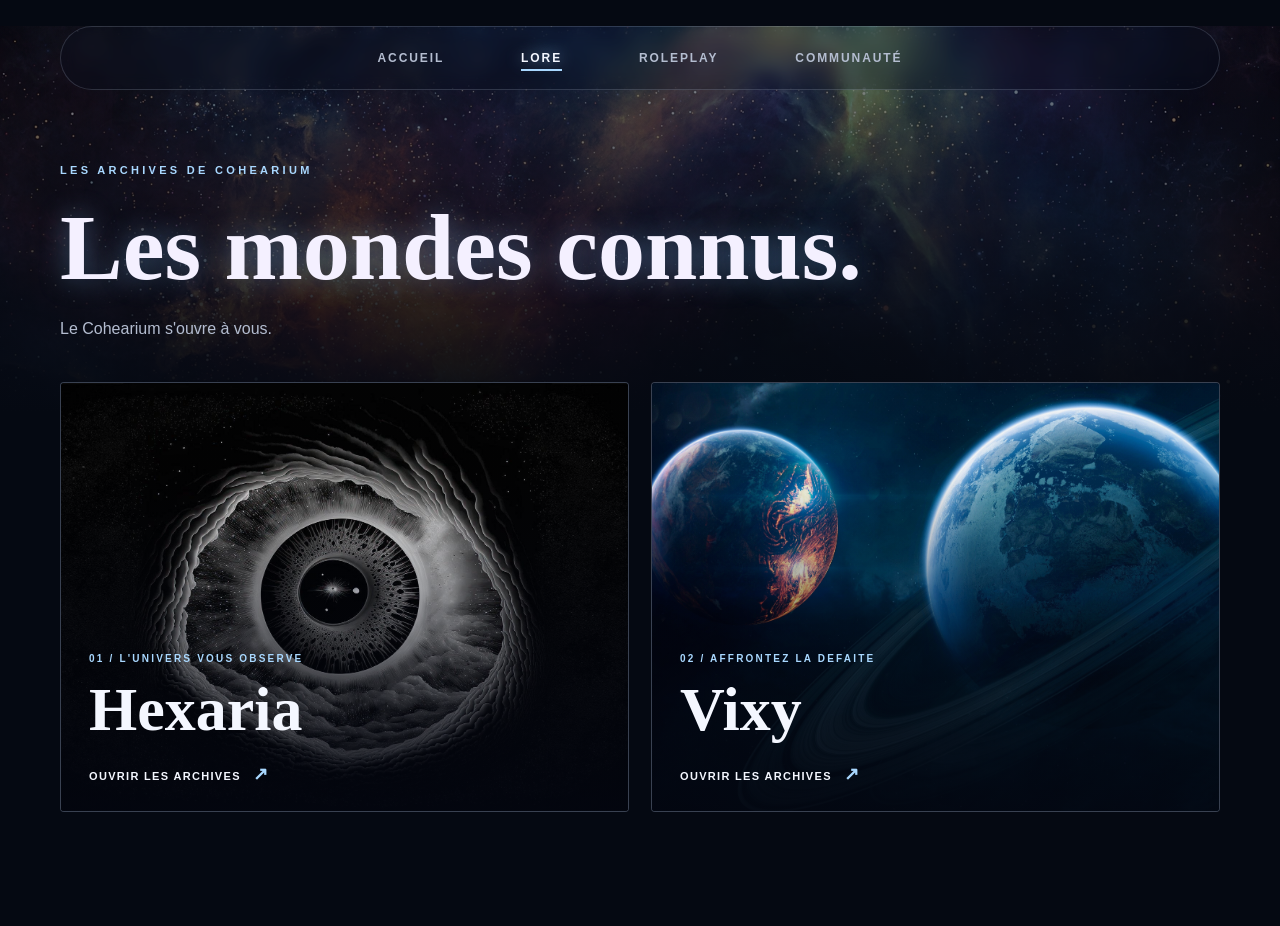
==== lore.html @ a405cc69 "fah" ====
<!DOCTYPE html>
<html lang="fr">
<head>
	<meta charset="UTF-8">
	<meta name="viewport" content="width=device-width, initial-scale=1.0">
	<title>Cohearium | Lore</title>
	<link rel="stylesheet" href="style.css">
</head>

<body class="lore-page">
	<header class="lore-header">
		<nav class="main-menu" aria-label="Menu principal">
			<a href="index.html">Accueil</a>
			<a class="active" href="lore.html" aria-current="page">Lore</a>
			<a href="roleplay.html">Roleplay</a>
			<a href="communaute.html">Communauté</a>
		</nav>

		<div class="lore-intro">
			<p class="hero-kicker">Les archives de Cohearium</p>
			<h1>Les mondes connus.</h1>
			<p>Le Cohearium s'ouvre à vous.</p>
		</div>
	</header>

	<main class="worlds" aria-label="Univers disponibles">
		<article class="world-card">
			<img src="hexaria.jpg" alt="Découvrir l'univers Hexaria">
			<span class="world-card-overlay"></span>
			<span class="world-card-content">
				<span class="world-number">01 / L'UNIVERS VOUS OBSERVE</span>
				<strong>Hexaria</strong>
				<span class="world-link">Ouvrir les archives <span aria-hidden="true">↗</span></span>
			</span>
		</article>

		<a class="world-card" href="vixy.html">
			<img src="vixy.jpg" alt="Découvrir l'univers Vixy">
			<span class="world-card-overlay"></span>
			<span class="world-card-content">
				<span class="world-number">02 / AFFRONTEZ LA DEFAITE</span>
				<strong>Vixy</strong>
				<span class="world-link">Ouvrir les archives <span aria-hidden="true">↗</span></span>
			</span>
		</a>
	</main>
</body>
</html>
---- style.css ----
:root {
	--ink: #f4f0ff;
	--muted: #b8b0ce;
	--violet: #b99cff;
	--line: rgba(244, 240, 255, 0.18);
	--night: #080714;
}

/* Homepage portal layout. Everything uses local system fonts for easy offline editing. */
.site-header {
	min-height: 100vh;
	min-height: 720px;
	display: flex;
	flex-direction: column;
	overflow: hidden;
	background: linear-gradient(180deg, rgba(3, 6, 16, 0.5), rgba(3, 6, 16, 0.2) 35%, rgba(3, 6, 16, 0.92)), url('galaxy.png') center / cover no-repeat, url('galaxy.jpg') center / cover no-repeat;
}

.site-header::after {
	z-index: 0;
	pointer-events: none;
	background: radial-gradient(circle at 50% 48%, rgba(123, 184, 255, 0.15), transparent 31%), linear-gradient(90deg, rgba(2, 7, 17, 0.54), transparent 50%, rgba(2, 7, 17, 0.36));
}

.main-menu,
.hero,
.content-section {
	width: min(1160px, calc(100% - 64px));
	margin: 0 auto;
}

.main-menu {
	position: relative;
	z-index: 1;
	margin-top: 26px;
	padding: 18px 30px;
	justify-content: center;
	gap: clamp(28px, 6vw, 82px);
	border: 1px solid rgba(210, 228, 255, 0.17);
	border-radius: 999px;
	background: rgba(9, 16, 32, 0.3);
	backdrop-filter: blur(8px);
}

.main-menu a {
	padding: 6px 0;
	color: #b4bdd0;
	font-size: 12px;
	letter-spacing: 0.16em;
	text-transform: uppercase;
}

.main-menu a::after {
	background: #a9d8ff;
}

.main-menu a:hover,
.main-menu a.active {
	color: #f4f7ff;
	text-shadow: 0 0 16px rgba(169, 216, 255, 0.8);
}

.hero {
	position: relative;
	z-index: 1;
	flex: 1;
	display: flex;
	align-items: center;
	flex-direction: column;
	justify-content: center;
	padding: 92px 0 120px;
	text-align: center;
}

.hero-kicker,
.section-label {
	margin: 0 0 24px;
	color: #a9d8ff;
	font-size: 11px;
	font-weight: 700;
	letter-spacing: 0.3em;
	text-transform: uppercase;
}

.hero h1,
.content-section h2 {
	margin: 0;
	font-family: Georgia, 'Times New Roman', serif;
	font-weight: 800;
}

.hero h1 {
	font-size: clamp(58px, 10vw, 128px);
	letter-spacing: 0.12em;
	line-height: 1;
	text-shadow: 0 0 14px rgba(244, 247, 255, 0.45), 0 0 48px rgba(128, 194, 255, 0.38);
}

.hero-subtitle {
	margin: 24px 0 0;
	font-family: Georgia, 'Times New Roman', serif;
	font-size: clamp(19px, 3vw, 28px);
	font-style: italic;
}

.hero-intro {
	max-width: 440px;
	margin: 18px 0 36px;
	color: #b4bdd0;
	font-size: 14px;
	line-height: 1.6;
}

.portal-actions {
	display: flex;
	justify-content: center;
	flex-wrap: wrap;
	gap: 12px;
}

.portal-button {
	min-width: 210px;
	padding: 15px 18px;
	display: inline-flex;
	align-items: center;
	justify-content: space-between;
	gap: 20px;
	border: 1px solid rgba(218, 231, 255, 0.28);
	border-radius: 3px;
	color: #f4f7ff;
	background: rgba(9, 17, 34, 0.32);
	font-size: 11px;
	font-weight: 700;
	letter-spacing: 0.12em;
	text-transform: uppercase;
	text-decoration: none;
	backdrop-filter: blur(6px);
	transition: 220ms ease;
}

.portal-button:hover,
.portal-button:focus-visible {
	border-color: #a9d8ff;
	background: rgba(120, 178, 234, 0.16);
	box-shadow: 0 0 22px rgba(124, 193, 255, 0.22);
	transform: translateY(-3px);
}

.portal-button-primary {
	border-color: rgba(169, 216, 255, 0.65);
	background: rgba(104, 164, 220, 0.16);
}

/* The middle button blends the brighter primary button with the darker side buttons. */
.portal-button-middle {
	border-color: rgba(169, 216, 255, 0.46);
	background: rgba(57, 105, 157, 0.24);
}

.portal-button-middle:hover,
.portal-button-middle:focus-visible {
	background: rgba(99, 157, 211, 0.2);
}

.button-arrow {
	color: #a9d8ff;
	font-size: 18px;
}

.scroll-cue {
	position: absolute;
	bottom: 28px;
	display: flex;
	align-items: center;
	gap: 12px;
	color: #b4bdd0;
	font-size: 10px;
	letter-spacing: 0.2em;
	text-transform: uppercase;
	text-decoration: none;
}

.scroll-line {
	width: 42px;
	height: 1px;
	background: rgba(218, 231, 255, 0.28);
}

.content-section {
	min-height: 380px;
	padding: 100px 0;
	background: #050912;
	border-bottom: 1px solid rgba(210, 228, 255, 0.1);
}

.content-section h2 {
	max-width: 700px;
	font-size: clamp(38px, 6vw, 76px);
	line-height: 1.05;
}

@media (max-width: 700px) {
	.main-menu,
	.hero,
	.content-section {
		width: min(100% - 32px, 1160px);
	}

	.main-menu {
		padding: 14px 12px;
		gap: 0;
		justify-content: space-around;
	}

	.main-menu a {
		font-size: 9px;
		letter-spacing: 0.08em;
	}

	.hero {
		padding-top: 80px;
	}

	.hero h1 {
		font-size: clamp(47px, 15vw, 90px);
		letter-spacing: 0.07em;
	}

	.portal-actions {
		width: 100%;
		flex-direction: column;
	}

	.portal-button {
		width: 100%;
		min-width: 0;
	}
}

/* Lore page */
.lore-page {
	min-height: 100vh;
	background: #050912;
}

.lore-header {
	min-height: 360px;
	padding-bottom: 70px;
	background: linear-gradient(180deg, rgba(3, 6, 16, 0.42), #050912), url('galaxy.jpg') center 42% / cover no-repeat;
}

.lore-intro {
	width: min(1160px, calc(100% - 64px));
	margin: 0 auto;
	padding-top: 74px;
}

.lore-intro h1 {
	margin: 0;
	font-family: Georgia, 'Times New Roman', serif;
	font-size: clamp(48px, 8vw, 94px);
	line-height: 1;
	text-shadow: 0 0 28px rgba(128, 194, 255, 0.4);
}

.lore-intro p:last-child {
	max-width: 460px;
	margin: 22px 0 0;
	color: #b4bdd0;
	line-height: 1.6;
}

.worlds {
	width: min(1160px, calc(100% - 64px));
	margin: -30px auto 0;
	display: grid;
	grid-template-columns: repeat(2, minmax(0, 1fr));
	gap: 22px;
}

.world-card {
	position: relative;
	min-height: 430px;
	overflow: hidden;
	border: 1px solid rgba(218, 231, 255, 0.22);
	border-radius: 4px;
	color: #f4f7ff;
	background: #0b1220;
	text-decoration: none;
}

.world-card img,
.world-card-overlay {
	position: absolute;
	inset: 0;
	width: 100%;
	height: 100%;
}

.world-card img {
	object-fit: cover;
	transition: transform 500ms ease;
}

.world-card-overlay {
	background: linear-gradient(180deg, rgba(3, 6, 16, 0.04) 20%, rgba(3, 6, 16, 0.88) 100%);
}

.world-card-content {
	position: absolute;
	right: 28px;
	bottom: 26px;
	left: 28px;
	display: flex;
	align-items: flex-start;
	flex-direction: column;
}

.world-number {
	margin-bottom: 10px;
	color: #a9d8ff;
	font-size: 10px;
	font-weight: 700;
	letter-spacing: 0.22em;
	text-transform: uppercase;
}

.world-card strong {
	font-family: Georgia, 'Times New Roman', serif;
	font-size: clamp(38px, 5vw, 62px);
}

.world-link {
	margin-top: 18px;
	font-size: 11px;
	font-weight: 700;
	letter-spacing: 0.12em;
	text-transform: uppercase;
}

.world-link span {
	margin-left: 8px;
	color: #a9d8ff;
	font-size: 18px;
}

.world-card:hover,
.world-card:focus-visible {
	border-color: #a9d8ff;
	box-shadow: 0 0 28px rgba(124, 193, 255, 0.16);
}

.world-card:hover img,
.world-card:focus-visible img {
	transform: scale(1.05);
}

@media (max-width: 700px) {
	.lore-header,
	.lore-intro,
	.worlds {
		width: 100%;
	}

	.lore-header {
		min-height: 390px;
		padding-bottom: 60px;
	}

	.lore-intro {
		padding: 64px 16px 0;
	}

	.worlds {
		width: calc(100% - 32px);
		margin-top: -20px;
		grid-template-columns: 1fr;
	}

	.world-card {
		min-height: 360px;
	}
}

/* Vixy page */
.vixy-page {
	min-height: 100vh;
	background: #050912;
}

.vixy-header {
	min-height: 440px;
	padding-bottom: 80px;
	background: linear-gradient(180deg, rgba(3, 6, 16, 0.42), #050912), url('vixy.jpg') center / cover no-repeat;
}

.vixy-heading,
.vixy-content {
	width: min(1000px, calc(100% - 64px));
	margin: 0 auto;
}

.vixy-heading {
	padding-top: 88px;
}

.vixy-heading h1 {
	margin: 0;
	font-family: Georgia, 'Times New Roman', serif;
	font-size: clamp(64px, 12vw, 140px);
	line-height: 0.95;
	text-shadow: 0 0 30px rgba(128, 194, 255, 0.45);
}

.vixy-heading p:last-child {
	max-width: 480px;
	margin: 22px 0 0;
	color: #b4bdd0;
	line-height: 1.6;
}

.vixy-content {
	position: relative;
	margin-top: -44px;
	padding-bottom: 90px;
}

.lore-article {
	padding: clamp(26px, 5vw, 58px);
	border: 1px solid rgba(218, 231, 255, 0.24);
	border-radius: 4px;
	background: rgba(7, 14, 28, 0.78);
	box-shadow: 0 18px 60px rgba(0, 0, 0, 0.35);
	backdrop-filter: blur(12px);
}

.lore-article p {
	margin: 0 0 20px;
	color: #d6deec;
	font-family: Georgia, 'Times New Roman', serif;
	font-size: 17px;
	line-height: 1.8;
}

.lore-article p:last-child {
	margin-bottom: 0;
}

.lore-article .lore-quote {
	margin: 30px 0;
	padding-left: 22px;
	border-left: 2px solid #a9d8ff;
	color: #f4f7ff;
	font-size: clamp(20px, 3vw, 28px);
	line-height: 1.4;
	text-shadow: 0 0 16px rgba(169, 216, 255, 0.35);
}

.vixy-links {
	margin-top: 28px;
	display: flex;
	justify-content: center;
	flex-wrap: wrap;
	gap: 12px;
}

.vixy-links a {
	min-width: 150px;
	padding: 14px 20px;
	border: 1px solid rgba(218, 231, 255, 0.28);
	border-radius: 3px;
	color: #f4f7ff;
	background: rgba(9, 17, 34, 0.68);
	font-size: 11px;
	font-weight: 700;
	letter-spacing: 0.14em;
	text-align: center;
	text-transform: uppercase;
	text-decoration: none;
	transition: 220ms ease;
}

.vixy-links a:hover,
.vixy-links a:focus-visible {
	border-color: #a9d8ff;
	background: rgba(99, 157, 211, 0.2);
	box-shadow: 0 0 20px rgba(124, 193, 255, 0.18);
	transform: translateY(-2px);
}

@media (max-width: 700px) {
	.vixy-header,
	.vixy-heading,
	.vixy-content {
		width: 100%;
	}

	.vixy-header {
		min-height: 400px;
		padding-bottom: 60px;
	}

	.vixy-heading {
		padding: 68px 16px 0;
	}

	.vixy-content {
		width: calc(100% - 32px);
	}

	.lore-article p {
		font-size: 16px;
		line-height: 1.7;
	}

	.vixy-links {
		flex-direction: column;
	}

	.vixy-links a {
		width: 100%;
	}
}

/* The image area fills the browser window, with no page-sized frame around it. */
.site-header {
	width: 100%;
	height: 100vh;
	height: 100dvh;
	min-height: 0;
	max-width: none;
	margin: 0;
}

* {
	box-sizing: border-box;
}

html {
	scroll-behavior: smooth;
}

body {
	margin: 0;
	color: var(--ink);
	background: var(--night);
	font-family: 'Space Grotesk', sans-serif;
}

.site-header {
	min-height: 680px;
	position: relative;
	isolation: isolate;
	background: linear-gradient(180deg, rgba(7, 6, 20, 0.28) 0%, rgba(7, 6, 20, 0.7) 76%, var(--night) 100%), url('galaxy.png') center / cover no-repeat, url('galaxy.jpg') center / cover no-repeat;
}

.site-header::after {
	content: '';
	position: absolute;
	inset: 0;
	z-index: -1;
	background: radial-gradient(circle at 73% 32%, rgba(171, 124, 255, 0.22), transparent 28%), linear-gradient(90deg, rgba(8, 7, 20, 0.84), transparent 68%);
}

.header-content,
.hero,
main {
	width: min(1120px, calc(100% - 48px));
	margin: 0 auto;
}

.header-content {
	padding: 30px 0;
	display: flex;
	align-items: center;
	justify-content: space-between;
	gap: 32px;
	border-bottom: 1px solid var(--line);
}

.brand {
	display: flex;
	align-items: center;
	gap: 12px;
	color: var(--ink);
	text-decoration: none;
}

.brand-mark {
	color: var(--violet);
	font-size: 27px;
	line-height: 1;
}

.brand strong,
.brand small {
	display: block;
}

.brand strong {
	font-family: 'Syne', sans-serif;
	font-size: 17px;
	letter-spacing: 0.16em;
}

.brand small {
	margin-top: 4px;
	color: var(--muted);
	font-size: 10px;
	letter-spacing: 0.08em;
	text-transform: uppercase;
}

.main-menu {
	display: flex;
	align-items: center;
	gap: clamp(18px, 3vw, 42px);
}

.main-menu a {
	position: relative;
	padding: 8px 0;
	color: var(--muted);
	font-size: 13px;
	font-weight: 600;
	text-decoration: none;
	transition: color 180ms ease;
}

.main-menu a::after {
	content: '';
	position: absolute;
	right: 0;
	bottom: 0;
	left: 0;
	height: 2px;
	background: var(--violet);
	transform: scaleX(0);
	transition: transform 180ms ease;
}

.main-menu a:hover,
.main-menu a.active {
	color: var(--ink);
}

.main-menu a:hover::after,
.main-menu a.active::after {
	transform: scaleX(1);
}

.hero {
	padding: clamp(100px, 17vh, 170px) 0 120px;
}

.eyebrow {
	margin: 0 0 18px;
	color: var(--violet);
	font-size: 11px;
	font-weight: 700;
	letter-spacing: 0.2em;
	text-transform: uppercase;
}

.hero h1,
main h2 {
	margin: 0;
	font-family: 'Syne', sans-serif;
	font-weight: 800;
	letter-spacing: -0.02em;
}

.hero h1 {
	max-width: 680px;
	font-size: clamp(48px, 8vw, 94px);
	line-height: 0.98;
}

.hero-copy {
	max-width: 430px;
	margin: 26px 0 32px;
	color: var(--muted);
	font-size: 16px;
	line-height: 1.6;
}

.hero-link {
	display: inline-flex;
	align-items: center;
	gap: 12px;
	color: var(--ink);
	font-size: 13px;
	font-weight: 700;
	text-decoration: none;
}

.hero-link span {
	color: var(--violet);
	font-size: 20px;
}

main section {
	padding: 92px 0;
}

main h2 {
	font-size: clamp(32px, 5vw, 56px);
}

@media (max-width: 700px) {
	.site-header {
		min-height: 720px;
	}

	.header-content {
		width: min(100% - 32px, 1120px);
		padding: 22px 0;
		align-items: flex-start;
		flex-direction: column;
		gap: 22px;
	}

	.main-menu {
		width: 100%;
		justify-content: space-between;
		gap: 10px;
	}

	.main-menu a {
		font-size: 11px;
	}

	.hero,
	main {
		width: min(100% - 32px, 1120px);
	}

	.hero {
		padding-top: 105px;
	}
}

/* Final homepage overrides keep the design easy to find and edit. */
.site-header {
	min-height: 100vh;
	min-height: 720px;
	display: flex;
	flex-direction: column;
	overflow: hidden;
	background: linear-gradient(180deg, rgba(3, 6, 16, 0.5), rgba(3, 6, 16, 0.2) 35%, rgba(3, 6, 16, 0.92)), url('galaxy.png') center / cover no-repeat, url('galaxy.jpg') center / cover no-repeat;
}

.site-header::after {
	z-index: 0;
	pointer-events: none;
	background: radial-gradient(circle at 50% 48%, rgba(123, 184, 255, 0.15), transparent 31%), linear-gradient(90deg, rgba(2, 7, 17, 0.54), transparent 50%, rgba(2, 7, 17, 0.36));
}

.main-menu,
.hero,
.content-section {
	width: min(1160px, calc(100% - 64px));
	margin-right: auto;
	margin-left: auto;
}

.main-menu {
	position: relative;
	z-index: 1;
	margin-top: 26px;
	padding: 18px 30px;
	justify-content: center;
	gap: clamp(28px, 6vw, 82px);
	border: 1px solid rgba(210, 228, 255, 0.17);
	border-radius: 999px;
	background: rgba(9, 16, 32, 0.3);
	backdrop-filter: blur(8px);
}

.main-menu a {
	padding: 6px 0;
	color: #b4bdd0;
	font-size: 12px;
	letter-spacing: 0.16em;
	text-transform: uppercase;
}

.main-menu a:hover,
.main-menu a.active {
	color: #f4f7ff;
	text-shadow: 0 0 16px rgba(169, 216, 255, 0.8);
}

.main-menu a::after {
	background: #a9d8ff;
}

.hero {
	position: relative;
	z-index: 1;
	flex: 1;
	display: flex;
	align-items: center;
	flex-direction: column;
	justify-content: center;
	padding: 92px 0 120px;
	text-align: center;
}

.hero h1,
.content-section h2 {
	font-family: Georgia, 'Times New Roman', serif;
}

.hero h1 {
	max-width: 100%;
	font-size: clamp(52px, 9vw, 118px);
	letter-spacing: 0.08em;
	line-height: 1;
	text-shadow: 0 0 14px rgba(244, 247, 255, 0.45), 0 0 48px rgba(128, 194, 255, 0.38);
}

.hero-kicker,
.section-label {
	color: #a9d8ff;
	letter-spacing: 0.3em;
}

.hero-subtitle {
	margin: 24px 0 0;
	font-family: Georgia, 'Times New Roman', serif;
	font-size: clamp(19px, 3vw, 28px);
	font-style: italic;
}

.hero-intro {
	max-width: 440px;
	margin: 18px 0 36px;
	color: #b4bdd0;
	font-size: 14px;
	line-height: 1.6;
}

.portal-actions {
	display: flex;
	justify-content: center;
	flex-wrap: wrap;
	gap: 12px;
}

.portal-button {
	min-width: 210px;
	padding: 15px 18px;
	display: inline-flex;
	align-items: center;
	justify-content: space-between;
	gap: 20px;
	border: 1px solid rgba(218, 231, 255, 0.28);
	border-radius: 3px;
	color: #f4f7ff;
	background: rgba(9, 17, 34, 0.32);
	font-size: 11px;
	font-weight: 700;
	letter-spacing: 0.12em;
	text-transform: uppercase;
	text-decoration: none;
	backdrop-filter: blur(6px);
	transition: 220ms ease;
}

.portal-button:hover,
.portal-button:focus-visible {
	border-color: #a9d8ff;
	background: rgba(120, 178, 234, 0.16);
	box-shadow: 0 0 22px rgba(124, 193, 255, 0.22);
	transform: translateY(-3px);
}

.portal-button-primary {
	border-color: rgba(169, 216, 255, 0.65);
	background: rgba(104, 164, 220, 0.16);
}

.button-arrow {
	color: #a9d8ff;
	font-size: 18px;
}

.scroll-cue {
	position: absolute;
	bottom: 28px;
	display: flex;
	align-items: center;
	gap: 12px;
	color: #b4bdd0;
	font-size: 10px;
	letter-spacing: 0.2em;
	text-transform: uppercase;
	text-decoration: none;
}

.scroll-line {
	width: 42px;
	height: 1px;
	background: rgba(218, 231, 255, 0.28);
}

.content-section {
	min-height: 380px;
	padding: 100px 0;
	background: #050912;
	border-bottom: 1px solid rgba(210, 228, 255, 0.1);
}

.content-section h2 {
	max-width: 700px;
	font-size: clamp(38px, 6vw, 76px);
	line-height: 1.05;
}

@media (max-width: 700px) {
	.main-menu,
	.hero,
	.content-section {
		width: min(100% - 32px, 1160px);
	}

	.main-menu {
		padding: 14px 12px;
		gap: 0;
		justify-content: space-around;
	}

	.main-menu a {
		font-size: 9px;
		letter-spacing: 0.08em;
	}

	.hero {
		padding-top: 80px;
	}

	.hero h1 {
		font-size: clamp(43px, 14vw, 78px);
		letter-spacing: 0.05em;
	}

	.portal-actions {
		width: 100%;
		flex-direction: column;
	}

	.portal-button {
		width: 100%;
		min-width: 0;
	}
}
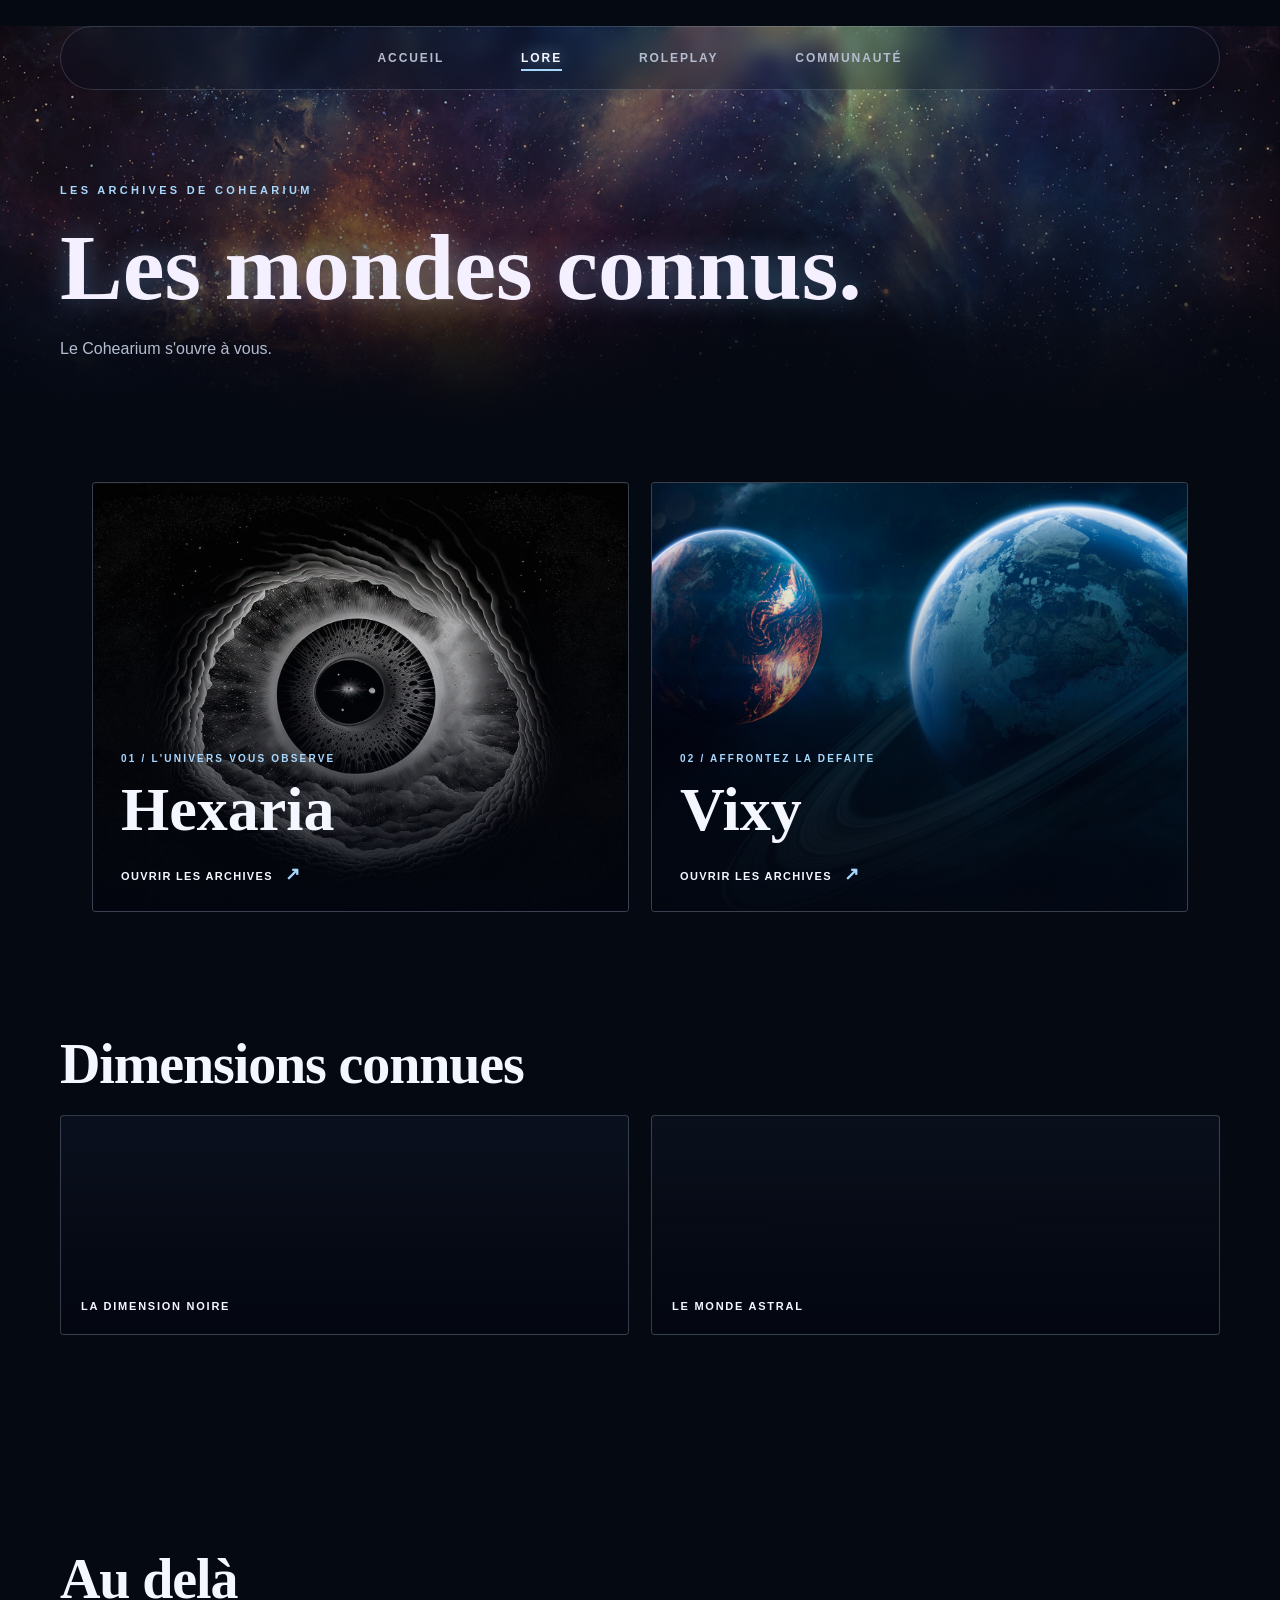
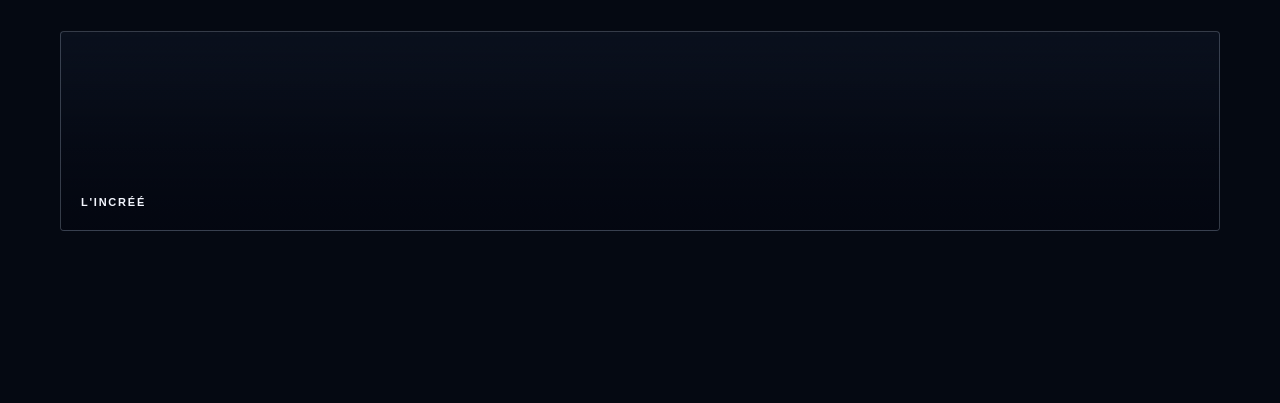
==== commit 9034f3b6: "a" ====
--- a/lore.html
+++ b/lore.html
@@ -23,26 +23,47 @@
 		</div>
 	</header>
 
-	<main class="worlds" aria-label="Univers disponibles">
-		<article class="world-card">
-			<img src="hexaria.jpg" alt="Découvrir l'univers Hexaria">
-			<span class="world-card-overlay"></span>
-			<span class="world-card-content">
-				<span class="world-number">01 / L'UNIVERS VOUS OBSERVE</span>
-				<strong>Hexaria</strong>
-				<span class="world-link">Ouvrir les archives <span aria-hidden="true">↗</span></span>
-			</span>
-		</article>
+	<main class="lore-content" aria-label="Univers disponibles">
+		<div class="worlds">
+			<article class="world-card">
+				<img src="hexaria.jpg" alt="Découvrir l'univers Hexaria">
+				<span class="world-card-overlay"></span>
+				<span class="world-card-content">
+					<span class="world-number">01 / L'UNIVERS VOUS OBSERVE</span>
+					<strong>Hexaria</strong>
+					<span class="world-link">Ouvrir les archives <span aria-hidden="true">↗</span></span>
+				</span>
+			</article>
 
-		<a class="world-card" href="vixy.html">
-			<img src="vixy.jpg" alt="Découvrir l'univers Vixy">
-			<span class="world-card-overlay"></span>
-			<span class="world-card-content">
-				<span class="world-number">02 / AFFRONTEZ LA DEFAITE</span>
-				<strong>Vixy</strong>
-				<span class="world-link">Ouvrir les archives <span aria-hidden="true">↗</span></span>
-			</span>
-		</a>
+			<a class="world-card" href="vixy.html">
+				<img src="vixy.jpg" alt="Découvrir l'univers Vixy">
+				<span class="world-card-overlay"></span>
+				<span class="world-card-content">
+					<span class="world-number">02 / AFFRONTEZ LA DEFAITE</span>
+					<strong>Vixy</strong>
+					<span class="world-link">Ouvrir les archives <span aria-hidden="true">↗</span></span>
+				</span>
+			</a>
+		</div>
+
+		<section class="dimension-section" aria-labelledby="dimensions-title">
+			<h2 id="dimensions-title">Dimensions connues</h2>
+			<div class="dimension-grid">
+				<a class="dimension-card dimension-card--black" href="#" aria-label="La dimension noire">
+					<span>La dimension noire</span>
+				</a>
+				<a class="dimension-card dimension-card--astral" href="#" aria-label="Le monde astral">
+					<span>Le monde astral</span>
+				</a>
+			</div>
+		</section>
+
+		<section class="dimension-section" aria-labelledby="beyond-title">
+			<h2 id="beyond-title">Au delà</h2>
+			<a class="dimension-card dimension-card--incree" href="#" aria-label="L'Incréé">
+				<span>L'Incréé</span>
+			</a>
+		</section>
 	</main>
 </body>
 </html>
--- a/style.css
+++ b/style.css
@@ -243,16 +243,48 @@
 	background: #050912;
 }
 
+.lore-header,
+.vixy-header,
+.system-header {
+	padding-top: 0;
+	background: transparent;
+}
+
+.lore-header .main-menu,
+.vixy-header .main-menu,
+.system-header .main-menu {
+	margin-top: 26px;
+}
+
 .lore-header {
+	position: relative;
 	min-height: 360px;
 	padding-bottom: 70px;
-	background: linear-gradient(180deg, rgba(3, 6, 16, 0.42), #050912), url('galaxy.jpg') center 42% / cover no-repeat;
+	background: linear-gradient(180deg, rgba(3, 6, 16, 0.18), rgba(3, 6, 16, 0.38) 36%, rgba(3, 6, 16, 0.94)), url('galaxy.png') center / cover no-repeat, url('galaxy.jpg') center / cover no-repeat;
+}
+
+.lore-header::after {
+	content: '';
+	position: absolute;
+	right: 0;
+	bottom: 0;
+	left: 0;
+	height: 140px;
+	background: linear-gradient(180deg, rgba(5, 9, 18, 0) 0%, rgba(5, 9, 18, 0.55) 36%, rgba(5, 9, 18, 1) 100%);
+	pointer-events: none;
+}
+
+.lore-header,
+.lore-header::after {
+	opacity: 1;
 }
 
 .lore-intro {
+	position: relative;
+	z-index: 1;
 	width: min(1160px, calc(100% - 64px));
 	margin: 0 auto;
-	padding-top: 74px;
+	padding-top: 94px;
 }
 
 .lore-intro h1 {
@@ -270,9 +302,97 @@
 	line-height: 1.6;
 }
 
+.lore-content {
+	position: relative;
+	z-index: 1;
+	width: min(1160px, calc(100% - 64px));
+	margin: 0 auto;
+	padding: 26px 0 80px;
+}
+
+.dimension-section {
+	margin-top: 30px;
+}
+
+.dimension-section h2 {
+	margin: 0 0 20px;
+	color: #f4f7ff;
+	font-family: Georgia, 'Times New Roman', serif;
+	font-size: clamp(32px, 5vw, 56px);
+	line-height: 1.1;
+}
+
+.dimension-grid {
+	display: grid;
+	grid-template-columns: repeat(2, minmax(0, 1fr));
+	gap: 22px;
+}
+
+.dimension-card {
+	position: relative;
+	display: flex;
+	align-items: flex-end;
+	min-height: 220px;
+	padding: 22px 20px;
+	border: 1px solid rgba(218, 231, 255, 0.22);
+	border-radius: 4px;
+	color: #f4f7ff;
+	background: #0b1220;
+	text-decoration: none;
+	text-transform: uppercase;
+	overflow: hidden;
+	transition: transform 220ms ease, box-shadow 220ms ease, border-color 220ms ease;
+}
+
+.dimension-card::before {
+	content: '';
+	position: absolute;
+	inset: 0;
+	background: linear-gradient(180deg, rgba(3, 6, 16, 0.12) 20%, rgba(3, 6, 16, 0.85) 100%);
+}
+
+.dimension-card:hover,
+.dimension-card:focus-visible {
+	border-color: #a9d8ff;
+	box-shadow: 0 0 28px rgba(124, 193, 255, 0.16);
+	transform: translateY(-2px);
+}
+
+.dimension-card span {
+	position: relative;
+	z-index: 1;
+	color: #f4f7ff;
+	font-size: 11px;
+	font-weight: 700;
+	letter-spacing: 0.16em;
+}
+
+.dimension-card--black {
+	background-image: linear-gradient(180deg, rgba(5, 9, 18, 0.1), rgba(5, 9, 18, 0.8)), url('space-dark.jpg');
+	background-position: center;
+	background-size: cover;
+}
+
+.dimension-card--astral {
+	background-image: linear-gradient(180deg, rgba(5, 9, 18, 0.18), rgba(5, 9, 18, 0.82)), url('astral.jpg');
+	background-position: center;
+	background-size: cover;
+}
+
+.dimension-card--incree {
+	min-height: 200px;
+	background-image: linear-gradient(180deg, rgba(5, 9, 18, 0.12), rgba(5, 9, 18, 0.82)), url('incree.jpg');
+	background-position: center;
+	background-size: cover;
+}
+
+.dimension-card label {
+	cursor: pointer;
+}
+
 .worlds {
 	width: min(1160px, calc(100% - 64px));
-	margin: -30px auto 0;
+	margin: 24px auto 0;
 	display: grid;
 	grid-template-columns: repeat(2, minmax(0, 1fr));
 	gap: 22px;
@@ -385,13 +505,14 @@
 /* Vixy page */
 .vixy-page {
 	min-height: 100vh;
-	background: #050912;
+	background: linear-gradient(180deg, rgba(3, 6, 16, 0) 0, rgba(3, 6, 16, 0.42) 26px, #050912 100%), url('vixy.jpg') top center / cover no-repeat;
+	background-color: #050912;
 }
 
 .vixy-header {
 	min-height: 440px;
 	padding-bottom: 80px;
-	background: linear-gradient(180deg, rgba(3, 6, 16, 0.42), #050912), url('vixy.jpg') center / cover no-repeat;
+	background: transparent;
 }
 
 .vixy-heading,
@@ -401,7 +522,7 @@
 }
 
 .vixy-heading {
-	padding-top: 88px;
+	padding-top: 114px;
 }
 
 .vixy-heading h1 {
@@ -519,6 +640,446 @@
 
 	.vixy-links a {
 		width: 100%;
+	}
+}
+
+/* Left-side category menu shared by Vixy and its lore pages. */
+.vixy-content,
+.system-content {
+	display: grid;
+	grid-template-columns: 180px minmax(0, 1000px);
+	align-items: start;
+	gap: 28px;
+}
+
+.category-menu {
+	position: sticky;
+	top: 24px;
+	display: flex;
+	flex-direction: column;
+	gap: 8px;
+}
+
+.category-menu details {
+	margin: 0;
+	border: 1px solid rgba(218, 231, 255, 0.2);
+	border-radius: 3px;
+	background: rgba(9, 17, 34, 0.72);
+	backdrop-filter: blur(8px);
+}
+
+.category-button {
+	padding: 15px 16px;
+	display: flex;
+	align-items: center;
+	justify-content: space-between;
+	border: 1px solid rgba(169, 216, 255, 0.46);
+	border-radius: 3px;
+	color: #f4f7ff;
+	background: rgba(57, 105, 157, 0.24);
+	font-size: 11px;
+	font-weight: 700;
+	letter-spacing: 0.14em;
+	text-transform: uppercase;
+	text-decoration: none;
+	transition: 220ms ease;
+}
+
+.category-button span {
+	color: #a9d8ff;
+	font-size: 16px;
+}
+
+.category-button:hover,
+.category-button:focus-visible {
+	border-color: #a9d8ff;
+	background: rgba(99, 157, 211, 0.2);
+	box-shadow: 0 0 20px rgba(124, 193, 255, 0.18);
+	transform: translateY(-2px);
+}
+
+.category-menu summary {
+	padding: 13px 14px;
+	color: #b4bdd0;
+	font-size: 11px;
+	font-weight: 700;
+	letter-spacing: 0.14em;
+	text-transform: uppercase;
+	cursor: pointer;
+	list-style: none;
+}
+
+.category-menu summary::-webkit-details-marker {
+	display: none;
+}
+
+.category-menu summary::after {
+	content: '+';
+	float: right;
+	color: #a9d8ff;
+	font-size: 16px;
+	font-weight: 400;
+}
+
+.category-menu details[open] summary::after {
+	content: '−';
+}
+
+.category-menu details[open] summary,
+.category-menu summary:hover {
+	color: #f4f7ff;
+	text-shadow: 0 0 14px rgba(169, 216, 255, 0.55);
+}
+
+.category-submenu {
+	padding: 0 14px 12px;
+}
+
+.category-submenu a {
+	color: #a9d8ff;
+	font-size: 12px;
+	text-decoration: none;
+}
+
+.category-submenu a:hover,
+.category-submenu a.current {
+	color: #f4f7ff;
+	text-shadow: 0 0 12px rgba(169, 216, 255, 0.8);
+}
+
+.myrr-menu-text {
+	margin: 0 0 16px;
+	color: #d6deec;
+	font-family: Georgia, 'Times New Roman', serif;
+	font-size: 14px;
+	line-height: 1.65;
+}
+
+.myrr-menu-text:last-child {
+	margin-bottom: 0;
+}
+
+.system-header {
+	min-height: 440px;
+	padding-bottom: 80px;
+	background: transparent;
+}
+
+.system-content {
+	width: 100%;
+	margin: -60px 0 0;
+	padding: 0 40px 90px 0;
+	grid-template-columns: 180px minmax(0, 1fr);
+	gap: 48px;
+}
+
+.system-page .vixy-heading {
+	width: calc(100% - 268px);
+	margin-left: 228px;
+	margin-right: 0;
+	padding-top: 114px;
+}
+
+.myrr-article {
+	grid-column: 2;
+}
+
+.myrr-article h2 {
+	margin: 0 0 18px;
+	font-family: Georgia, 'Times New Roman', serif;
+	font-size: clamp(34px, 5vw, 60px);
+}
+
+.myrr-panel {
+	position: relative;
+	grid-column: 2;
+	min-width: 0;
+	border: 1px solid rgba(169, 216, 255, 0.3);
+	border-radius: 4px;
+	background: rgba(7, 14, 28, 0.8);
+	box-shadow: 0 18px 60px rgba(0, 0, 0, 0.3);
+	backdrop-filter: blur(10px);
+	overflow: hidden;
+}
+
+.myrr-panel::before {
+	content: '';
+	position: absolute;
+	top: 0;
+	right: 0;
+	width: 230px;
+	height: 190px;
+	background: linear-gradient(135deg, rgba(5, 9, 18, 0.05), rgba(5, 9, 18, 0.92) 78%), url('myrr.png') center / cover no-repeat, url('myrr.jpg') center / cover no-repeat;
+	opacity: 0;
+	pointer-events: none;
+	transition: opacity 300ms ease;
+	mask-image: radial-gradient(ellipse at top right, black 0%, transparent 72%);
+}
+
+.myrr-panel:hover::before,
+.myrr-panel:focus-within::before {
+	opacity: 0.8;
+}
+
+.myrr-panel summary {
+	position: relative;
+	z-index: 1;
+	padding: 24px 28px;
+	color: #f4f7ff;
+	font-family: Georgia, 'Times New Roman', serif;
+	font-size: clamp(24px, 3vw, 34px);
+	font-weight: 700;
+	letter-spacing: 0.04em;
+	list-style: none;
+	cursor: pointer;
+}
+
+.myrr-panel summary::-webkit-details-marker {
+	display: none;
+}
+
+.myrr-panel summary::after {
+	content: '+';
+	float: right;
+	color: #a9d8ff;
+	font-family: 'Trebuchet MS', sans-serif;
+	font-size: 25px;
+	font-weight: 400;
+}
+
+.myrr-panel[open] summary::after {
+	content: '−';
+}
+
+.myrr-panel summary:hover,
+.myrr-panel summary:focus-visible {
+	text-shadow: 0 0 16px rgba(169, 216, 255, 0.75);
+}
+
+.myrr-panel-content {
+	position: relative;
+	z-index: 1;
+	padding: 0 28px 28px;
+	border-top: 1px solid rgba(218, 231, 255, 0.14);
+}
+
+.myrr-panel-content p {
+	margin: 22px 0 0;
+	color: #d6deec;
+	font-family: Georgia, 'Times New Roman', serif;
+	font-size: 17px;
+	line-height: 1.8;
+}
+
+.system-page .category-menu {
+	gap: 0;
+}
+
+.system-page .category-menu > a {
+	width: 100%;
+	padding: 16px;
+	border-bottom: 1px solid rgba(218, 231, 255, 0.22);
+	color: #b4bdd0;
+	font-size: 11px;
+	font-weight: 700;
+	letter-spacing: 0.14em;
+	text-transform: uppercase;
+	text-decoration: none;
+	transition: color 180ms ease, padding-left 180ms ease, text-shadow 180ms ease, background 180ms ease;
+}
+
+.system-page .category-menu > a:first-child {
+	border-top: 1px solid rgba(218, 231, 255, 0.22);
+}
+
+.system-page .category-menu > a span {
+	float: right;
+	color: #a9d8ff;
+	font-size: 16px;
+}
+
+.system-page .category-menu > a.category-parent {
+	border-color: rgba(169, 216, 255, 0.46);
+	color: #f4f7ff;
+	background: rgba(57, 105, 157, 0.24);
+	text-shadow: 0 0 14px rgba(169, 216, 255, 0.45);
+}
+
+.system-page .category-menu > a:hover,
+.system-page .category-menu > a:focus-visible,
+.system-page .category-menu > a.current {
+	padding-left: 22px;
+	color: #f4f7ff;
+	text-shadow: 0 0 14px rgba(169, 216, 255, 0.7);
+}
+
+.system-page .category-menu > a.current {
+	text-decoration: underline;
+	text-decoration-color: #a9d8ff;
+	text-decoration-thickness: 2px;
+	text-underline-offset: 6px;
+}
+
+.vixy-page:not(.system-page) .category-menu > a.category-parent {
+	border-color: rgba(169, 216, 255, 0.46);
+	color: #f4f7ff;
+	background: rgba(57, 105, 157, 0.24);
+	text-shadow: 0 0 14px rgba(169, 216, 255, 0.45);
+}
+
+.vixy-page:not(.system-page) .category-menu > a.current {
+	text-decoration: underline;
+	text-decoration-color: #a9d8ff;
+	text-decoration-thickness: 2px;
+	text-underline-offset: 6px;
+}
+
+@media (max-width: 700px) {
+	.vixy-content,
+	.system-content {
+		width: calc(100% - 32px);
+		grid-template-columns: 1fr;
+		gap: 20px;
+	}
+
+	.category-menu {
+		position: static;
+		order: -1;
+	}
+
+	.myrr-article {
+		grid-column: auto;
+	}
+
+	.myrr-panel {
+		grid-column: auto;
+	}
+
+	.system-header {
+		min-height: 400px;
+		padding-bottom: 60px;
+	}
+
+	.system-page .vixy-heading {
+		width: 100%;
+		margin-left: 0;
+	}
+
+	.system-page .system-content {
+		width: calc(100% - 32px);
+		margin: -20px auto 0;
+		padding: 0 0 70px;
+	}
+
+	.myrr-panel-content {
+		padding: 0 20px 20px;
+	}
+
+	.myrr-panel-content p {
+		font-size: 16px;
+		line-height: 1.7;
+	}
+}
+
+/* Vixy uses one quiet link column beside the lore, aligned with its title. */
+.vixy-page:not(.system-page) .vixy-content {
+	width: 100%;
+	max-width: none;
+	margin: -60px 0 0;
+	padding: 0 40px 90px 0;
+	grid-template-columns: 180px minmax(0, 1fr);
+	gap: 48px;
+}
+
+.vixy-page:not(.system-page) .vixy-heading {
+	width: calc(100% - 268px);
+	margin-left: 228px;
+	margin-right: 0;
+}
+
+.vixy-page:not(.system-page) .category-menu {
+	padding-top: 0;
+	gap: 0;
+}
+
+.vixy-page:not(.system-page) .category-menu a {
+	width: 100%;
+	padding: 16px 18px 16px 16px;
+	border-bottom: 1px solid rgba(218, 231, 255, 0.22);
+	color: #b4bdd0;
+	font-size: 11px;
+	font-weight: 700;
+	letter-spacing: 0.14em;
+	text-transform: uppercase;
+	text-decoration: none;
+	transition: color 180ms ease, padding-left 180ms ease, text-shadow 180ms ease;
+}
+
+.vixy-page:not(.system-page) .lore-article {
+	position: relative;
+	border-color: rgba(169, 216, 255, 0.28);
+	box-shadow: 0 22px 70px rgba(0, 0, 0, 0.32), inset 0 1px 0 rgba(244, 247, 255, 0.04);
+}
+
+.vixy-page:not(.system-page) .lore-article::before {
+	content: '';
+	position: absolute;
+	top: -1px;
+	left: 28px;
+	width: 76px;
+	height: 2px;
+	background: #a9d8ff;
+	box-shadow: 0 0 16px rgba(169, 216, 255, 0.7);
+}
+
+.vixy-page:not(.system-page) .category-menu a:first-child {
+	border-top: 1px solid rgba(218, 231, 255, 0.22);
+}
+
+.vixy-page:not(.system-page) .category-menu a span {
+	float: right;
+	color: #a9d8ff;
+	font-size: 16px;
+}
+
+.vixy-page:not(.system-page) .category-menu a:hover,
+.vixy-page:not(.system-page) .category-menu a:focus-visible {
+	padding-left: 8px;
+	color: #f4f7ff;
+	text-shadow: 0 0 14px rgba(169, 216, 255, 0.65);
+}
+
+.vixy-page:not(.system-page) .lore-article {
+	width: calc(100% - 300px);
+	margin-right: 0;
+	justify-self: start;
+}
+
+@media (max-width: 700px) {
+	.vixy-page:not(.system-page) .vixy-content {
+		width: calc(100% - 32px);
+		margin: -20px auto 0;
+		padding: 0 0 70px;
+		grid-template-columns: 1fr;
+	}
+
+	.vixy-page:not(.system-page) .vixy-heading {
+		width: 100%;
+		margin-left: 0;
+	}
+
+	.vixy-page:not(.system-page) .category-menu {
+		width: 100%;
+	}
+
+	.vixy-page:not(.system-page) .lore-article {
+		width: 100%;
+		margin-right: 0;
+	}
+
+	.vixy-page:not(.system-page) .lore-article::before {
+		left: 22px;
+		width: 60px;
 	}
 }
 
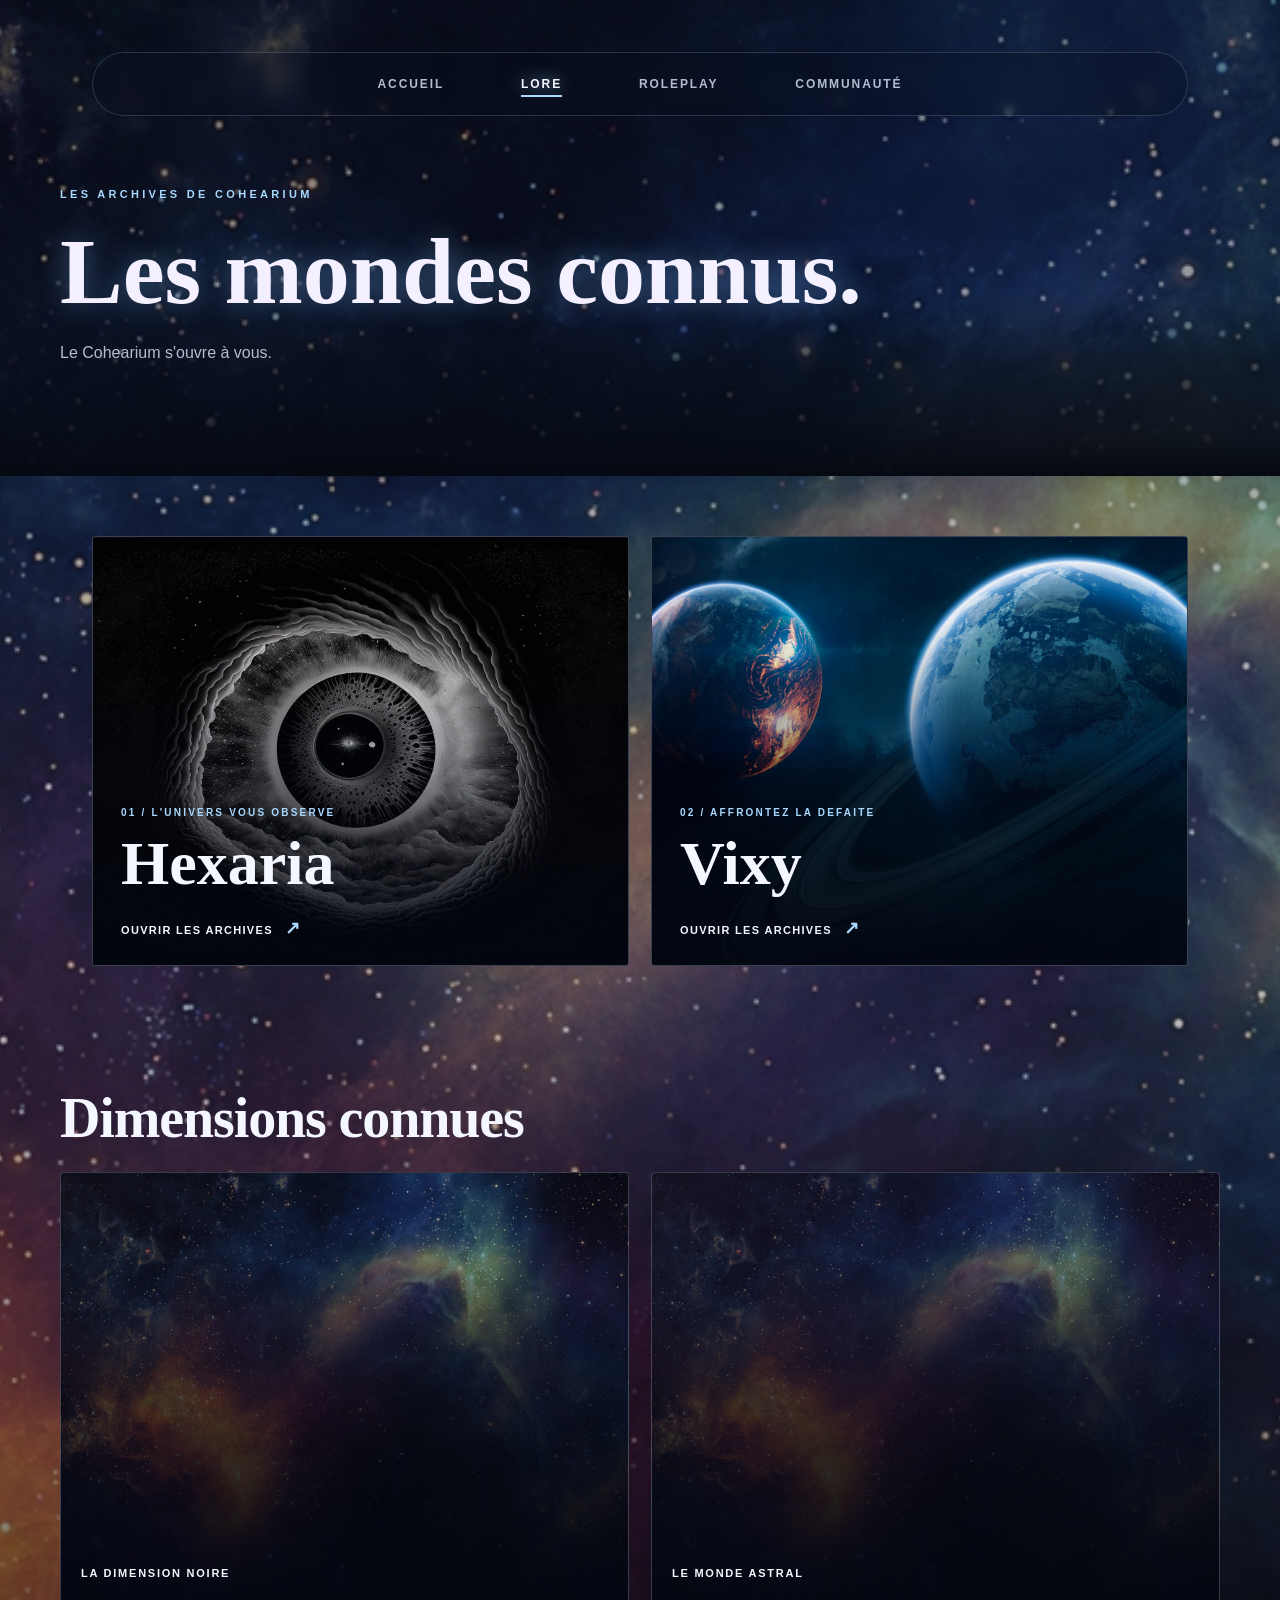
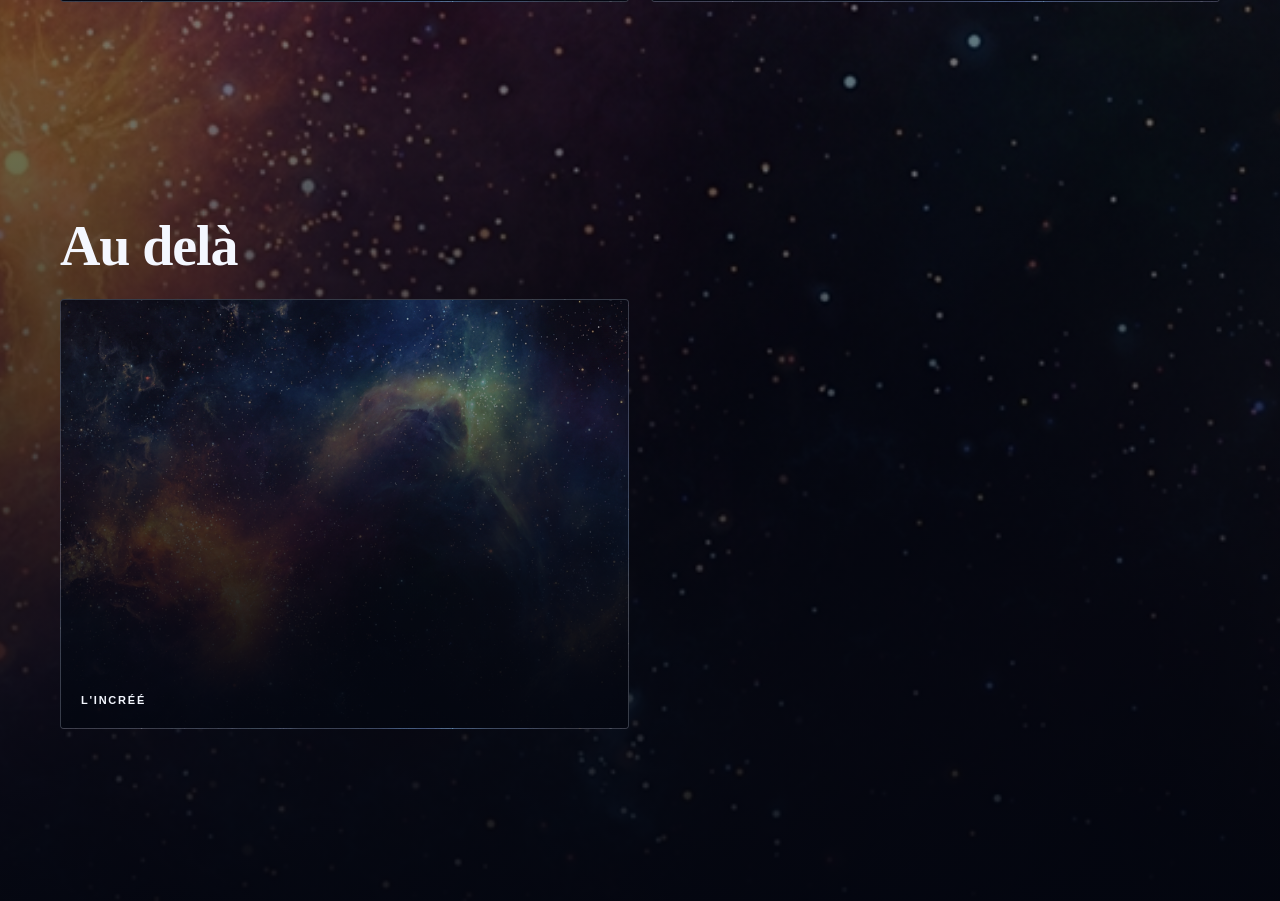
==== commit b1a11e18: "a" ====
--- a/lore.html
+++ b/lore.html
@@ -8,14 +8,16 @@
 </head>
 
 <body class="lore-page">
-	<header class="lore-header">
+	<header class="page-header">
 		<nav class="main-menu" aria-label="Menu principal">
 			<a href="index.html">Accueil</a>
 			<a class="active" href="lore.html" aria-current="page">Lore</a>
 			<a href="roleplay.html">Roleplay</a>
 			<a href="communaute.html">Communauté</a>
 		</nav>
+	</header>
 
+	<header class="lore-header">
 		<div class="lore-intro">
 			<p class="hero-kicker">Les archives de Cohearium</p>
 			<h1>Les mondes connus.</h1>
@@ -60,9 +62,11 @@
 
 		<section class="dimension-section" aria-labelledby="beyond-title">
 			<h2 id="beyond-title">Au delà</h2>
-			<a class="dimension-card dimension-card--incree" href="#" aria-label="L'Incréé">
-				<span>L'Incréé</span>
-			</a>
+			<div class="dimension-grid">
+				<a class="dimension-card dimension-card--incree" href="#" aria-label="L'Incréé">
+					<span>L'Incréé</span>
+				</a>
+			</div>
 		</section>
 	</main>
 </body>
--- a/style.css
+++ b/style.css
@@ -1,3 +1,7 @@
+/* =========================
+   GLOBAL / COMMUN À TOUTES LES PAGES
+   ========================= */
+
 :root {
 	--ink: #f4f0ff;
 	--muted: #b8b0ce;
@@ -6,14 +10,72 @@
 	--night: #080714;
 }
 
-/* Homepage portal layout. Everything uses local system fonts for easy offline editing. */
+html, body {
+	margin: 0;
+}
+
+body {
+	background: #050912;
+}
+
+/* Bloc du header partagé : position du menu sur toutes les pages */
+.page-header {
+	position: relative;
+	z-index: 2;
+	width: min(1160px, calc(100% - 64px));
+	margin: 26px auto 0;
+}
+
+/* Menu principal commun : navigation du site */
+.main-menu {
+	position: relative;
+	z-index: 1;
+	padding: 18px 30px;
+	justify-content: center;
+	gap: clamp(28px, 6vw, 82px);
+	border: 1px solid rgba(210, 228, 255, 0.17);
+	border-radius: 999px;
+	background: rgba(9, 16, 32, 0.3);
+	backdrop-filter: blur(8px);
+}
+
+.main-menu a {
+	padding: 6px 0;
+	color: #b4bdd0;
+	font-size: 12px;
+	letter-spacing: 0.16em;
+	text-transform: uppercase;
+}
+
+.main-menu a::after {
+	background: #a9d8ff;
+}
+
+.main-menu a:hover,
+.main-menu a.active {
+	color: #f4f7ff;
+	text-shadow: 0 0 16px rgba(169, 216, 255, 0.8);
+}
+
+/* Shared reset for page headers across Lore, Vixy and Système */
+.lore-header,
+.vixy-header,
+.system-header {
+	padding-top: 0;
+	background: transparent;
+}
+
+/* =========================
+   PAGE D’ACCUEIL
+   ========================= */
+
+/* Hero de la page d'accueil : fond galaxie + titre principal */
 .site-header {
 	min-height: 100vh;
-	min-height: 720px;
 	display: flex;
 	flex-direction: column;
 	overflow: hidden;
-	background: linear-gradient(180deg, rgba(3, 6, 16, 0.5), rgba(3, 6, 16, 0.2) 35%, rgba(3, 6, 16, 0.92)), url('galaxy.png') center / cover no-repeat, url('galaxy.jpg') center / cover no-repeat;
+	background: linear-gradient(180deg, rgba(3, 6, 16, 0.5), rgba(3, 6, 16, 0.2) 35%, rgba(3, 6, 16, 0.92)), url('galaxy.jpg') center / cover no-repeat;
 }
 
 .site-header::after {
@@ -29,10 +91,18 @@
 	margin: 0 auto;
 }
 
+/* Header partagé des pages : même alignement vertical du menu */
+.page-header {
+	position: relative;
+	z-index: 2;
+	width: min(1160px, calc(100% - 64px));
+	margin: 26px auto 0;
+}
+
+/* Menu principal de la page d'accueil */
 .main-menu {
 	position: relative;
 	z-index: 1;
-	margin-top: 26px;
 	padding: 18px 30px;
 	justify-content: center;
 	gap: clamp(28px, 6vw, 82px);
@@ -237,30 +307,33 @@
 	}
 }
 
-/* Lore page */
+/* =========================
+   PAGE LORE
+   ========================= */
+
+/* Page Lore : fond galaxie et dégradé sombre */
 .lore-page {
 	min-height: 100vh;
-	background: #050912;
-}
-
-.lore-header,
-.vixy-header,
-.system-header {
+	display: flex;
+	flex-direction: column;
+	overflow: hidden;
+	background: linear-gradient(180deg, rgba(3, 6, 16, 0.5), rgba(3, 6, 16, 0.2) 35%, rgba(3, 6, 16, 0.92)), url('galaxy.jpg') center / cover no-repeat;
+}
+
+.site-header::after {
+	z-index: 0;
+	pointer-events: none;
+	background: radial-gradient(circle at 50% 48%, rgba(123, 184, 255, 0.15), transparent 31%), linear-gradient(90deg, rgba(2, 7, 17, 0.54), transparent 50%, rgba(2, 7, 17, 0.36));
+}
+
+
+/* Entête de la page lore : titre et intro en haut de page */
+.lore-header {
+	position: relative;
+	min-height: 360px;
 	padding-top: 0;
-	background: transparent;
-}
-
-.lore-header .main-menu,
-.vixy-header .main-menu,
-.system-header .main-menu {
-	margin-top: 26px;
-}
-
-.lore-header {
-	position: relative;
-	min-height: 360px;
 	padding-bottom: 70px;
-	background: linear-gradient(180deg, rgba(3, 6, 16, 0.18), rgba(3, 6, 16, 0.38) 36%, rgba(3, 6, 16, 0.94)), url('galaxy.png') center / cover no-repeat, url('galaxy.jpg') center / cover no-repeat;
+	background: none;
 }
 
 .lore-header::after {
@@ -269,22 +342,19 @@
 	right: 0;
 	bottom: 0;
 	left: 0;
-	height: 140px;
-	background: linear-gradient(180deg, rgba(5, 9, 18, 0) 0%, rgba(5, 9, 18, 0.55) 36%, rgba(5, 9, 18, 1) 100%);
+	height: 180px;
+	background: linear-gradient(180deg, rgba(5, 9, 18, 0) 0%, rgba(5, 9, 18, 0.55) 35%, rgba(5, 9, 18, 1) 100%);
 	pointer-events: none;
-}
-
-.lore-header,
-.lore-header::after {
-	opacity: 1;
-}
-
+	z-index: 0;
+}
+
+/* Bloc d'introduction de la page lore */
 .lore-intro {
 	position: relative;
 	z-index: 1;
 	width: min(1160px, calc(100% - 64px));
 	margin: 0 auto;
-	padding-top: 94px;
+	padding-top: 72px;
 }
 
 .lore-intro h1 {
@@ -307,7 +377,7 @@
 	z-index: 1;
 	width: min(1160px, calc(100% - 64px));
 	margin: 0 auto;
-	padding: 26px 0 80px;
+	padding: 36px 0 80px;
 }
 
 .dimension-section {
@@ -315,40 +385,47 @@
 }
 
 .dimension-section h2 {
-	margin: 0 0 20px;
+	margin: 0 0 22px;
 	color: #f4f7ff;
 	font-family: Georgia, 'Times New Roman', serif;
 	font-size: clamp(32px, 5vw, 56px);
 	line-height: 1.1;
 }
 
+/* Grille des dimensions connues */
 .dimension-grid {
 	display: grid;
 	grid-template-columns: repeat(2, minmax(0, 1fr));
 	gap: 22px;
-}
-
+	width: 100%;
+}
+
+/* Cartes des dimensions */
 .dimension-card {
 	position: relative;
 	display: flex;
 	align-items: flex-end;
-	min-height: 220px;
+	width: 100%;
+	min-height: 430px;
 	padding: 22px 20px;
 	border: 1px solid rgba(218, 231, 255, 0.22);
 	border-radius: 4px;
 	color: #f4f7ff;
-	background: #0b1220;
+	background: rgba(9, 17, 34, 0.72);
 	text-decoration: none;
 	text-transform: uppercase;
 	overflow: hidden;
 	transition: transform 220ms ease, box-shadow 220ms ease, border-color 220ms ease;
+	background-image: linear-gradient(180deg, rgba(8, 12, 22, 0.22), rgba(8, 12, 22, 0.82)), url('galaxy.jpg');
+	background-position: center;
+	background-size: cover;
 }
 
 .dimension-card::before {
 	content: '';
 	position: absolute;
 	inset: 0;
-	background: linear-gradient(180deg, rgba(3, 6, 16, 0.12) 20%, rgba(3, 6, 16, 0.85) 100%);
+	background: linear-gradient(180deg, rgba(3, 6, 16, 0.12) 12%, rgba(3, 6, 16, 0.78) 100%);
 }
 
 .dimension-card:hover,
@@ -368,28 +445,22 @@
 }
 
 .dimension-card--black {
-	background-image: linear-gradient(180deg, rgba(5, 9, 18, 0.1), rgba(5, 9, 18, 0.8)), url('space-dark.jpg');
-	background-position: center;
-	background-size: cover;
+	background-image: linear-gradient(180deg, rgba(3, 6, 16, 0.12), rgba(3, 6, 16, 0.8)), url('galaxy.jpg');
 }
 
 .dimension-card--astral {
-	background-image: linear-gradient(180deg, rgba(5, 9, 18, 0.18), rgba(5, 9, 18, 0.82)), url('astral.jpg');
-	background-position: center;
-	background-size: cover;
+	background-image: linear-gradient(180deg, rgba(31, 23, 58, 0.28), rgba(5, 9, 18, 0.82)), url('galaxy.jpg');
 }
 
 .dimension-card--incree {
-	min-height: 200px;
-	background-image: linear-gradient(180deg, rgba(5, 9, 18, 0.12), rgba(5, 9, 18, 0.82)), url('incree.jpg');
-	background-position: center;
-	background-size: cover;
+	background-image: linear-gradient(180deg, rgba(12, 10, 18, 0.18), rgba(5, 9, 18, 0.86)), url('galaxy.jpg');
 }
 
 .dimension-card label {
 	cursor: pointer;
 }
 
+/* Cartes des mondes connus */
 .worlds {
 	width: min(1160px, calc(100% - 64px));
 	margin: 24px auto 0;
@@ -398,6 +469,7 @@
 	gap: 22px;
 }
 
+/* Fiche d'un monde */
 .world-card {
 	position: relative;
 	min-height: 430px;
@@ -502,19 +574,25 @@
 	}
 }
 
-/* Vixy page */
+/* =========================
+   PAGE VIXY
+   ========================= */
+
+/* Fond de la page Vixy */
 .vixy-page {
 	min-height: 100vh;
 	background: linear-gradient(180deg, rgba(3, 6, 16, 0) 0, rgba(3, 6, 16, 0.42) 26px, #050912 100%), url('vixy.jpg') top center / cover no-repeat;
 	background-color: #050912;
 }
 
+/* Entête de la page Vixy */
 .vixy-header {
 	min-height: 440px;
 	padding-bottom: 80px;
 	background: transparent;
 }
 
+/* Titre principal de la page Vixy */
 .vixy-heading,
 .vixy-content {
 	width: min(1000px, calc(100% - 64px));
@@ -546,6 +624,7 @@
 	padding-bottom: 90px;
 }
 
+/* Bloc d'article / texte narratif de Vixy */
 .lore-article {
 	padding: clamp(26px, 5vw, 58px);
 	border: 1px solid rgba(218, 231, 255, 0.24);
@@ -644,6 +723,15 @@
 }
 
 /* Left-side category menu shared by Vixy and its lore pages. */
+/* =========================
+   PAGE SYSTÈME
+   ========================= */
+
+/* Fond de la page Système */
+.system-page {
+	background: #050912;
+}
+
 .vixy-content,
 .system-content {
 	display: grid;
@@ -652,6 +740,7 @@
 	gap: 28px;
 }
 
+/* Menu latéral de catégories pour Vixy et Système */
 .category-menu {
 	position: sticky;
 	top: 24px;
@@ -765,6 +854,7 @@
 	background: transparent;
 }
 
+/* Disposition du contenu de la page système */
 .system-content {
 	width: 100%;
 	margin: -60px 0 0;
@@ -790,6 +880,7 @@
 	font-size: clamp(34px, 5vw, 60px);
 }
 
+/* Panneaux d'information de la page système */
 .myrr-panel {
 	position: relative;
 	grid-column: 2;
@@ -1112,7 +1203,7 @@
 	min-height: 680px;
 	position: relative;
 	isolation: isolate;
-	background: linear-gradient(180deg, rgba(7, 6, 20, 0.28) 0%, rgba(7, 6, 20, 0.7) 76%, var(--night) 100%), url('galaxy.png') center / cover no-repeat, url('galaxy.jpg') center / cover no-repeat;
+	background: linear-gradient(180deg, rgba(7, 6, 20, 0.28) 0%, rgba(7, 6, 20, 0.7) 76%, var(--night) 100%), url('galaxy.jpg') center / cover no-repeat;
 }
 
 .site-header::after {
@@ -1308,7 +1399,7 @@
 	display: flex;
 	flex-direction: column;
 	overflow: hidden;
-	background: linear-gradient(180deg, rgba(3, 6, 16, 0.5), rgba(3, 6, 16, 0.2) 35%, rgba(3, 6, 16, 0.92)), url('galaxy.png') center / cover no-repeat, url('galaxy.jpg') center / cover no-repeat;
+	background: linear-gradient(180deg, rgba(3, 6, 16, 0.5), rgba(3, 6, 16, 0.2) 35%, rgba(3, 6, 16, 0.92)), url('galaxy.jpg') center / cover no-repeat;
 }
 
 .site-header::after {
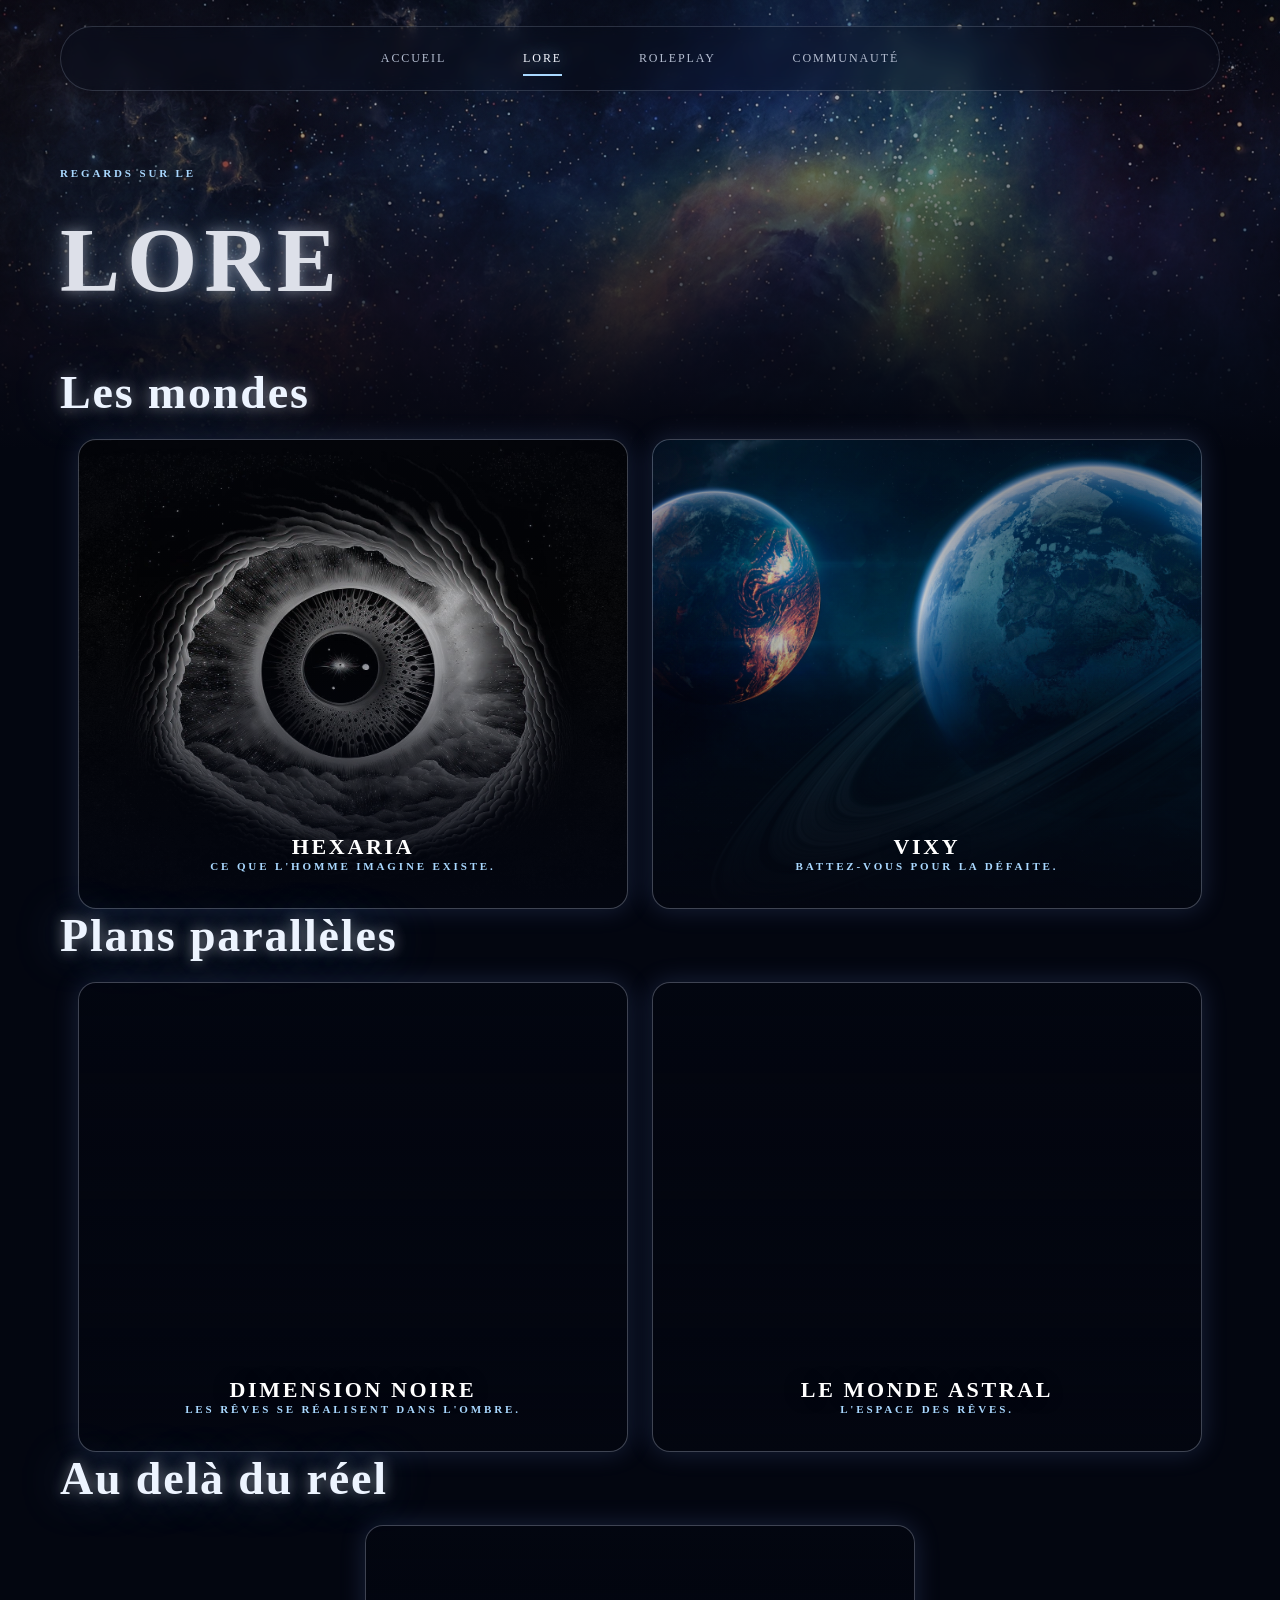
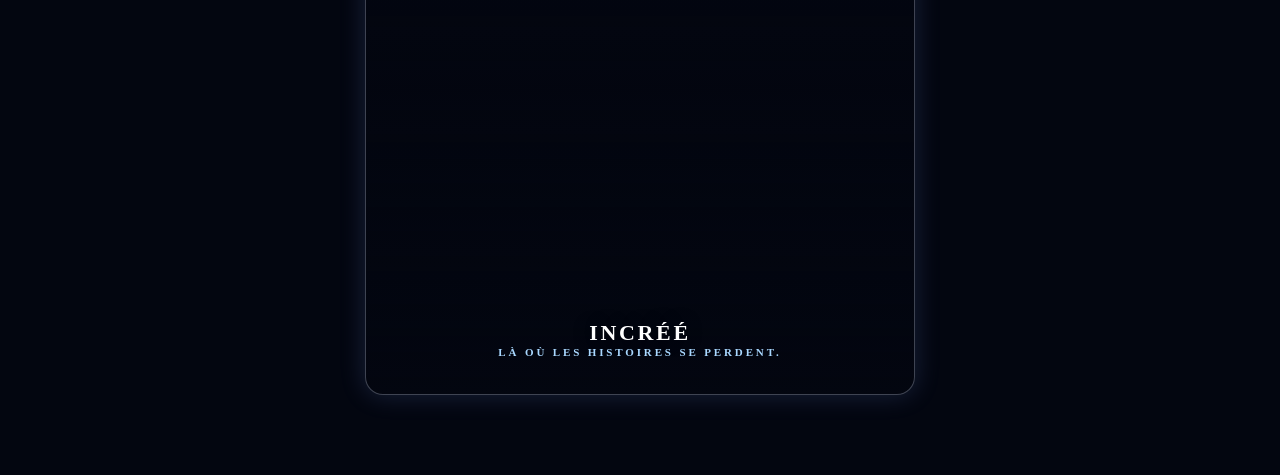
==== commit 45e13186: "aze" ====
--- a/lore.html
+++ b/lore.html
@@ -1,73 +1,59 @@
 <!DOCTYPE html>
 <html lang="fr">
 <head>
-	<meta charset="UTF-8">
-	<meta name="viewport" content="width=device-width, initial-scale=1.0">
-	<title>Cohearium | Lore</title>
-	<link rel="stylesheet" href="style.css">
+    <meta charset="UTF-8">
+    <meta name="viewport" content="width=device-width, initial-scale=1.0">
+    <title>Cohearium | Lore</title>
+    <link rel="stylesheet" href="style.css">
 </head>
 
 <body class="lore-page">
-	<header class="page-header">
-		<nav class="main-menu" aria-label="Menu principal">
-			<a href="index.html">Accueil</a>
-			<a class="active" href="lore.html" aria-current="page">Lore</a>
-			<a href="roleplay.html">Roleplay</a>
-			<a href="communaute.html">Communauté</a>
-		</nav>
-	</header>
+    <header class="lore-header">
+        <div class="page-header">
+            <nav class="main-menu" aria-label="Menu principal">
+                <a href="index.html">Accueil</a>
+                <a class="active" href="lore.html">Lore</a>
+                <a href="roleplay.html">Roleplay</a>
+                <a href="communaute.html">Communauté</a>
+            </nav>
+        </div>
 
-	<header class="lore-header">
-		<div class="lore-intro">
-			<p class="hero-kicker">Les archives de Cohearium</p>
-			<h1>Les mondes connus.</h1>
-			<p>Le Cohearium s'ouvre à vous.</p>
-		</div>
-	</header>
-
-	<main class="lore-content" aria-label="Univers disponibles">
-		<div class="worlds">
-			<article class="world-card">
-				<img src="hexaria.jpg" alt="Découvrir l'univers Hexaria">
-				<span class="world-card-overlay"></span>
-				<span class="world-card-content">
-					<span class="world-number">01 / L'UNIVERS VOUS OBSERVE</span>
-					<strong>Hexaria</strong>
-					<span class="world-link">Ouvrir les archives <span aria-hidden="true">↗</span></span>
-				</span>
-			</article>
-
-			<a class="world-card" href="vixy.html">
-				<img src="vixy.jpg" alt="Découvrir l'univers Vixy">
-				<span class="world-card-overlay"></span>
-				<span class="world-card-content">
-					<span class="world-number">02 / AFFRONTEZ LA DEFAITE</span>
-					<strong>Vixy</strong>
-					<span class="world-link">Ouvrir les archives <span aria-hidden="true">↗</span></span>
-				</span>
-			</a>
-		</div>
-
-		<section class="dimension-section" aria-labelledby="dimensions-title">
-			<h2 id="dimensions-title">Dimensions connues</h2>
-			<div class="dimension-grid">
-				<a class="dimension-card dimension-card--black" href="#" aria-label="La dimension noire">
-					<span>La dimension noire</span>
-				</a>
-				<a class="dimension-card dimension-card--astral" href="#" aria-label="Le monde astral">
-					<span>Le monde astral</span>
-				</a>
-			</div>
-		</section>
-
-		<section class="dimension-section" aria-labelledby="beyond-title">
-			<h2 id="beyond-title">Au delà</h2>
-			<div class="dimension-grid">
-				<a class="dimension-card dimension-card--incree" href="#" aria-label="L'Incréé">
-					<span>L'Incréé</span>
-				</a>
-			</div>
-		</section>
-	</main>
+        <div class="lore-hero" aria-label="Bannière du lore">
+            <div class="lore-hero-inner">
+                <p class="lore-kicker">Regards sur le</p>
+                <h1 class="lore-title">Lore</h1>
+            </div>
+            <main class="lore-content">
+                <h2 class="lore-section-title">Les mondes</h2>
+                <div class="lore-cards">
+                    <a class="card hexaria-card" href="hexaria.html" target="_blank" rel="noopener noreferrer" aria-label="Ouvrir Hexaria">
+                        <span class="card-label">Hexaria</span>
+                        <p class="lore-kicker">Ce que l'homme imagine existe.</p>
+                    </a>
+                    <a class="card vixy-card" href="vixy.html" target="_blank" rel="noopener noreferrer" aria-label="Ouvrir Vixy">
+                        <span class="card-label">Vixy</span>
+                        <p class="lore-kicker">Battez-vous pour la défaite.</p>
+                    </a>
+                </div>
+                <h2 class="lore-section-title">Plans parallèles</h2>
+                <div class="lore-cards">
+                    <a class="card dark-world-card" href="dark-world.html" target="_blank" rel="noopener noreferrer" aria-label="Ouvrir le Monde Sombre">
+                        <span class="card-label">Dimension noire</span>
+                        <p class="lore-kicker">Les rêves se réalisent dans l'ombre.</p>
+                    </a>
+                    <a class="card astral-world-card" href="astral-world.html" target="_blank" rel="noopener noreferrer" aria-label="Ouvrir le Monde Astral">
+                        <span class="card-label">Le Monde Astral</span>
+                        <p class="lore-kicker">L'espace des rêves.</p>
+                    </a>
+                </div>
+                <h2 class="lore-section-title">Au delà du réel</h2>
+                <div class="lore-cards">
+                    <a class="card incréé-card" href="incréé.html" target="_blank" rel="noopener noreferrer" aria-label="Ouvrir le Monde Oublié">
+                        <span class="card-label">Incréé</span>
+                        <p class="lore-kicker">Là où les histoires se perdent.</p>
+                    </a>
+            </main>
+        </div>
+    </header>
 </body>
-</html>
+</html>
--- a/style.css
+++ b/style.css
@@ -1,7 +1,8 @@
-/* =========================
-   GLOBAL / COMMUN À TOUTES LES PAGES
+﻿/* =========================
+   GLOBAL / COMMUN A TOUTES LES PAGES
    ========================= */
-
+   
+/* variables de couleurs pour le th¨me sombre */
 :root {
 	--ink: #f4f0ff;
 	--muted: #b8b0ce;
@@ -10,13 +11,22 @@
 	--night: #080714;
 }
 
+/* RÃ©initialisation des marges et du fond de page */
 html, body {
 	margin: 0;
-}
-
+	padding: 0;
+}
+html {
+	overflow-y: scroll;
+}
+/* Fond de page sombre pour toutes les pages */
 body {
-	background: #050912;
-}
+	background: rgba(3, 6, 16, 1);
+}
+
+/* =========================
+   NAVIGATION GLOBALE - début
+   ========================= */
 
 /* Bloc du header partagé : position du menu sur toutes les pages */
 .page-header {
@@ -28,36 +38,77 @@
 
 /* Menu principal commun : navigation du site */
 .main-menu {
+	display: flex;
+	align-items: center;
+	justify-content: center;
+	gap: clamp(28px, 6vw, 82px);
 	position: relative;
 	z-index: 1;
+	width: 100%;
+	box-sizing: border-box;
 	padding: 18px 30px;
-	justify-content: center;
-	gap: clamp(28px, 6vw, 82px);
 	border: 1px solid rgba(210, 228, 255, 0.17);
 	border-radius: 999px;
 	background: rgba(9, 16, 32, 0.3);
 	backdrop-filter: blur(8px);
 }
 
+/* Liens du menu principal : style commun Ã  toutes les pages */
 .main-menu a {
+	position: relative;
 	padding: 6px 0;
 	color: #b4bdd0;
 	font-size: 12px;
 	letter-spacing: 0.16em;
 	text-transform: uppercase;
-}
-
+	text-decoration: none;
+}
+
+/* Ligne de surbrillance sous le lien actif ou survolé */
 .main-menu a::after {
+	content: '';
+	position: absolute;
+	right: 0;
+	bottom: -4px;
+	left: 0;
+	height: 2px;
 	background: #a9d8ff;
-}
-
+	transform: scaleX(0);
+	transition: transform 180ms ease;
+}
+
+/* Surbrillance du lien actif ou survolé : couleur et ombre */
 .main-menu a:hover,
+.main-menu a:focus-visible,
 .main-menu a.active {
 	color: #f4f7ff;
 	text-shadow: 0 0 16px rgba(169, 216, 255, 0.8);
 }
 
-/* Shared reset for page headers across Lore, Vixy and Système */
+.main-menu a:hover::after,
+.main-menu a:focus-visible::after,
+.main-menu a.active::after {
+	transform: scaleX(1);
+}
+
+@media (max-width: 700px) {
+	.main-menu {
+		padding: 14px 12px;
+		gap: 0;
+		justify-content: space-around;
+	}
+
+	.main-menu a {
+		font-size: 9px;
+		letter-spacing: 0.08em;
+	}
+}
+
+/* =========================
+   NAVIGATION GLOBALE - fin
+   ========================= */
+
+/* Entètes spécifiques aux pages : page lore, page vixy, page système */
 .lore-header,
 .vixy-header,
 .system-header {
@@ -66,7 +117,7 @@
 }
 
 /* =========================
-   PAGE D’ACCUEIL
+   PAGE D'ACCUEIL
    ========================= */
 
 /* Hero de la page d'accueil : fond galaxie + titre principal */
@@ -75,62 +126,24 @@
 	display: flex;
 	flex-direction: column;
 	overflow: hidden;
-	background: linear-gradient(180deg, rgba(3, 6, 16, 0.5), rgba(3, 6, 16, 0.2) 35%, rgba(3, 6, 16, 0.92)), url('galaxy.jpg') center / cover no-repeat;
-}
-
+	background: linear-gradient(180deg, rgba(3, 6, 16, 0.5), rgba(3, 6, 16, 0.2) 35%, rgba(3, 6, 16, 0.99) 100%), url('galaxy.jpg') center / cover no-repeat;
+}
+
+/* DÃ©gradÃ© de surbrillance sur le fond de la page d'accueil */
 .site-header::after {
 	z-index: 0;
 	pointer-events: none;
-	background: radial-gradient(circle at 50% 48%, rgba(123, 184, 255, 0.15), transparent 31%), linear-gradient(90deg, rgba(2, 7, 17, 0.54), transparent 50%, rgba(2, 7, 17, 0.36));
-}
-
-.main-menu,
-.hero,
-.content-section {
-	width: min(1160px, calc(100% - 64px));
-	margin: 0 auto;
-}
-
-/* Header partagé des pages : même alignement vertical du menu */
-.page-header {
-	position: relative;
-	z-index: 2;
-	width: min(1160px, calc(100% - 64px));
-	margin: 26px auto 0;
-}
-
-/* Menu principal de la page d'accueil */
-.main-menu {
-	position: relative;
-	z-index: 1;
-	padding: 18px 30px;
-	justify-content: center;
-	gap: clamp(28px, 6vw, 82px);
-	border: 1px solid rgba(210, 228, 255, 0.17);
-	border-radius: 999px;
-	background: rgba(9, 16, 32, 0.3);
-	backdrop-filter: blur(8px);
-}
-
-.main-menu a {
-	padding: 6px 0;
-	color: #b4bdd0;
-	font-size: 12px;
-	letter-spacing: 0.16em;
-	text-transform: uppercase;
-}
-
-.main-menu a::after {
-	background: #a9d8ff;
-}
-
-.main-menu a:hover,
-.main-menu a.active {
-	color: #f4f7ff;
-	text-shadow: 0 0 16px rgba(169, 216, 255, 0.8);
-}
-
-.hero {
+	background: radial-gradient(
+		circle at 50% 48%, 
+		rgba(123, 184, 255, 0.15), 
+		transparent 31%), 
+		linear-gradient(90deg, rgba(2, 7, 17, 0.54), 
+		transparent 50%, 
+		rgba(2, 7, 17, 0.36));
+}
+
+/* Hero de la page d'accueil : fond galaxie + titre principal */
+.index-hero {
 	position: relative;
 	z-index: 1;
 	flex: 1;
@@ -142,7 +155,8 @@
 	text-align: center;
 }
 
-.hero-kicker,
+/* Kicker et label de section : style commun aux pages */
+.index-kicker,
 .section-label {
 	margin: 0 0 24px;
 	color: #a9d8ff;
@@ -152,28 +166,38 @@
 	text-transform: uppercase;
 }
 
-.hero h1,
+/*Teinte du titre principal de la page d'accueil : style spécifique */
+.index-hero h1 {
+    color: #dde0e9;
+}
+
+/* Titres principaux et secondaires : style commun aux pages */
+.index-hero h1,
 .content-section h2 {
 	margin: 0;
 	font-family: Georgia, 'Times New Roman', serif;
 	font-weight: 800;
 }
 
-.hero h1 {
+/* Titre principal de la page d'accueil : style spÃ©cifique */
+.index-hero h1 {
 	font-size: clamp(58px, 10vw, 128px);
 	letter-spacing: 0.12em;
 	line-height: 1;
 	text-shadow: 0 0 14px rgba(244, 247, 255, 0.45), 0 0 48px rgba(128, 194, 255, 0.38);
 }
 
-.hero-subtitle {
+/* Sous-titre de la page d'accueil : style spÃ©cifique */
+.index-subtitle {
 	margin: 24px 0 0;
 	font-family: Georgia, 'Times New Roman', serif;
 	font-size: clamp(19px, 3vw, 28px);
 	font-style: italic;
-}
-
-.hero-intro {
+	color: #dde0e9;
+}
+
+/* Introduction de la page d'accueil : style spÃ©cifique */
+.index-intro {
 	max-width: 440px;
 	margin: 18px 0 36px;
 	color: #b4bdd0;
@@ -181,14 +205,16 @@
 	line-height: 1.6;
 }
 
-.portal-actions {
+/* Boutons d'action de la page d'accueil : style commun aux pages */
+.index-portal-actions {
 	display: flex;
 	justify-content: center;
 	flex-wrap: wrap;
 	gap: 12px;
 }
 
-.portal-button {
+/* Boutons d'action de la page d'accueil : style spÃ©cifique */
+.index-portal-button {
 	min-width: 210px;
 	padding: 15px 18px;
 	display: inline-flex;
@@ -198,7 +224,6 @@
 	border: 1px solid rgba(218, 231, 255, 0.28);
 	border-radius: 3px;
 	color: #f4f7ff;
-	background: rgba(9, 17, 34, 0.32);
 	font-size: 11px;
 	font-weight: 700;
 	letter-spacing: 0.12em;
@@ -208,35 +233,34 @@
 	transition: 220ms ease;
 }
 
-.portal-button:hover,
-.portal-button:focus-visible {
+/* Survol et focus des boutons d'action de la page d'accueil : style spÃ©cifique */
+.index-portal-button:hover,
+.index-portal-button:focus-visible {
 	border-color: #a9d8ff;
 	background: rgba(120, 178, 234, 0.16);
 	box-shadow: 0 0 22px rgba(124, 193, 255, 0.22);
 	transform: translateY(-3px);
 }
 
-.portal-button-primary {
-	border-color: rgba(169, 216, 255, 0.65);
-	background: rgba(104, 164, 220, 0.16);
-}
-
 /* The middle button blends the brighter primary button with the darker side buttons. */
-.portal-button-middle {
+.index-portal-button-middle {
 	border-color: rgba(169, 216, 255, 0.46);
-	background: rgba(57, 105, 157, 0.24);
-}
-
-.portal-button-middle:hover,
-.portal-button-middle:focus-visible {
+	background: rgba(30, 59, 90, 0.24);
+}
+
+/* Survol et focus du bouton du milieu : style spÃ©cifique */
+.index-portal-button-middle:hover,
+.index-portal-button-middle:focus-visible {
 	background: rgba(99, 157, 211, 0.2);
 }
 
+/* FlÃ¨che du bouton d'action de la page d'accueil : style spÃ©cifique */
 .button-arrow {
 	color: #a9d8ff;
 	font-size: 18px;
 }
 
+/* Ligne de dÃ©filement et texte d'invite : style commun aux pages */
 .scroll-cue {
 	position: absolute;
 	bottom: 28px;
@@ -250,12 +274,14 @@
 	text-decoration: none;
 }
 
+/* Ligne de dÃ©filement : style commun aux pages */
 .scroll-line {
 	width: 42px;
 	height: 1px;
 	background: rgba(218, 231, 255, 0.28);
 }
 
+/* Bloc de contenu de la page d'accueil : style spÃ©cifique */
 .content-section {
 	min-height: 380px;
 	padding: 100px 0;
@@ -263,30 +289,63 @@
 	border-bottom: 1px solid rgba(210, 228, 255, 0.1);
 }
 
+/* Encart de fin de page : texte et cadre de clôture */
+.site-outro {
+	width: min(1160px, calc(100% - 64px));
+	margin: 32px auto 72px;
+	padding: 32px 36px;
+	border: 1px solid rgba(169, 216, 255, 0.24);
+	border-radius: 18px;
+	background: rgba(7, 14, 26, 0.7);
+	box-shadow: 0 0 24px rgba(112, 169, 255, 0.08);
+}
+
+.site-outro-label {
+	margin: 0 0 14px;
+	color: #a9d8ff;
+	font-size: 11px;
+	font-weight: 700;
+	letter-spacing: 0.22em;
+	text-transform: uppercase;
+}
+
+.site-outro h2 {
+	margin: 0 0 12px;
+	color: #edf4ff;
+	font-family: Georgia, 'Times New Roman', serif;
+	font-size: clamp(28px, 5vw, 52px);
+	line-height: 1.1;
+}
+
+/* Titre secondaire de la page d'accueil : style spÃ©cifique */
 .content-section h2 {
 	max-width: 700px;
 	font-size: clamp(38px, 6vw, 76px);
 	line-height: 1.05;
 }
 
+.site-outro-copy {
+  margin: 0;
+  color: #dfe8f8;
+  font-family: "Segoe UI", Tahoma, sans-serif;
+  font-size: 1.5rem;
+  line-height: 1.8;
+  letter-spacing: 0.02em;
+  font-weight: 300;
+}
+
+/* Texte secondaire de la page d'accueil : style spÃ©cifique */
 @media (max-width: 700px) {
+	.site-outro {
+		width: min(100% - 32px, 1160px);
+		padding: 24px 20px;
+	}
 	.main-menu,
 	.hero,
 	.content-section {
 		width: min(100% - 32px, 1160px);
 	}
 
-	.main-menu {
-		padding: 14px 12px;
-		gap: 0;
-		justify-content: space-around;
-	}
-
-	.main-menu a {
-		font-size: 9px;
-		letter-spacing: 0.08em;
-	}
-
 	.hero {
 		padding-top: 80px;
 	}
@@ -311,1299 +370,174 @@
    PAGE LORE
    ========================= */
 
-/* Page Lore : fond galaxie et dégradé sombre */
-.lore-page {
+   /* Hero de la page lore : fond galaxie + titre principal */
+.lore-header {
 	min-height: 100vh;
 	display: flex;
 	flex-direction: column;
-	overflow: hidden;
-	background: linear-gradient(180deg, rgba(3, 6, 16, 0.5), rgba(3, 6, 16, 0.2) 35%, rgba(3, 6, 16, 0.92)), url('galaxy.jpg') center / cover no-repeat;
-}
-
-.site-header::after {
+	overflow: visible;
+	background:
+		linear-gradient(
+			180deg,
+			rgba(3, 6, 16, 0.5) 0%,
+			rgba(3, 6, 16, 0.32) 12%,
+			rgba(3, 6, 16, 0.82) 38%,
+			rgba(3, 6, 16, 1) 50%,
+			rgba(3, 6, 16, 1) 100%
+		),
+		url('galaxy.jpg') center / cover no-repeat;
+}
+
+.lore-hero::after {
 	z-index: 0;
 	pointer-events: none;
-	background: radial-gradient(circle at 50% 48%, rgba(123, 184, 255, 0.15), transparent 31%), linear-gradient(90deg, rgba(2, 7, 17, 0.54), transparent 50%, rgba(2, 7, 17, 0.36));
-}
-
-
-/* Entête de la page lore : titre et intro en haut de page */
-.lore-header {
+	background: radial-gradient(
+		circle at 50% 48%,
+		rgba(123, 184, 255, 0.15), 
+		transparent 31%), 
+		linear-gradient(90deg, rgba(2, 7, 17, 0.54), 
+		transparent 50%, 
+		rgba(2, 7, 17, 0.36)
+	);
+}
+
+.lore-hero {
 	position: relative;
-	min-height: 360px;
-	padding-top: 0;
-	padding-bottom: 70px;
-	background: none;
-}
-
-.lore-header::after {
-	content: '';
-	position: absolute;
-	right: 0;
-	bottom: 0;
-	left: 0;
-	height: 180px;
-	background: linear-gradient(180deg, rgba(5, 9, 18, 0) 0%, rgba(5, 9, 18, 0.55) 35%, rgba(5, 9, 18, 1) 100%);
-	pointer-events: none;
-	z-index: 0;
-}
-
-/* Bloc d'introduction de la page lore */
-.lore-intro {
+	min-height: 420px;
+	padding: 76px 0 120px;
+}
+
+.lore-hero-inner {
 	position: relative;
 	z-index: 1;
 	width: min(1160px, calc(100% - 64px));
 	margin: 0 auto;
-	padding-top: 72px;
-}
-
-.lore-intro h1 {
-	margin: 0;
+}
+
+.lore-kicker {
+	margin: 0 0 12px;
+	color: #a9d8ff;
+	font-size: 11px;
+	font-weight: 700;
+	letter-spacing: 0.26em;
+	text-transform: uppercase;
+}
+
+.lore-title {
+	margin: 30px 0;
+	color: #dde0e9;
 	font-family: Georgia, 'Times New Roman', serif;
-	font-size: clamp(48px, 8vw, 94px);
-	line-height: 1;
-	text-shadow: 0 0 28px rgba(128, 194, 255, 0.4);
-}
-
-.lore-intro p:last-child {
-	max-width: 460px;
-	margin: 22px 0 0;
-	color: #b4bdd0;
-	line-height: 1.6;
+	font-size: clamp(44px, 8vw, 90px);
+	font-weight: 800;
+	letter-spacing: 0.08em;
+	text-transform: uppercase;
+	text-shadow: 0 0 14px rgba(244, 247, 255, 0.45),
+                 0 0 48px rgba(128, 194, 255, 0.38);
 }
 
 .lore-content {
-	position: relative;
-	z-index: 1;
+	position: absolute;
+	left: 50%;
+	transform: translateX(-50%);
 	width: min(1160px, calc(100% - 64px));
 	margin: 0 auto;
-	padding: 36px 0 80px;
-}
-
-.dimension-section {
-	margin-top: 30px;
-}
-
-.dimension-section h2 {
-	margin: 0 0 22px;
-	color: #f4f7ff;
+	padding: 24px 0 80px;
+}
+
+.lore-section-title {
+	margin: 0 0 20px;
+	color: #edf4ff;
 	font-family: Georgia, 'Times New Roman', serif;
-	font-size: clamp(32px, 5vw, 56px);
-	line-height: 1.1;
-}
-
-/* Grille des dimensions connues */
-.dimension-grid {
-	display: grid;
-	grid-template-columns: repeat(2, minmax(0, 1fr));
-	gap: 22px;
-	width: 100%;
-}
-
-/* Cartes des dimensions */
-.dimension-card {
-	position: relative;
-	display: flex;
-	align-items: flex-end;
-	width: 100%;
-	min-height: 430px;
-	padding: 22px 20px;
-	border: 1px solid rgba(218, 231, 255, 0.22);
-	border-radius: 4px;
-	color: #f4f7ff;
-	background: rgba(9, 17, 34, 0.72);
+	font-size: clamp(28px, 4vw, 46px);
+	font-weight: 700;
+	letter-spacing: 0.04em;
+	text-shadow: 0 0 14px rgba(244, 247, 255, 0.45),
+                 0 0 48px rgba(128, 194, 255, 0.38);
+}
+
+/* Carte Hexaria : style spécifique */
+.card {
+	display: flex;
+	flex-direction: column;
+	align-items: center;
+	justify-content: flex-end;
+	width: min(42vw, 500px);
+	height: clamp(260px, 36vw, 420px);
+	padding: 24px;
+	border: 1px solid rgba(218, 231, 255, 0.28);
+	border-radius: 18px;
+	box-shadow: 0 0 26px rgba(125, 164, 255, 0.18);
 	text-decoration: none;
-	text-transform: uppercase;
-	overflow: hidden;
 	transition: transform 220ms ease, box-shadow 220ms ease, border-color 220ms ease;
-	background-image: linear-gradient(180deg, rgba(8, 12, 22, 0.22), rgba(8, 12, 22, 0.82)), url('galaxy.jpg');
-	background-position: center;
-	background-size: cover;
-}
-
-.dimension-card::before {
-	content: '';
-	position: absolute;
-	inset: 0;
-	background: linear-gradient(180deg, rgba(3, 6, 16, 0.12) 12%, rgba(3, 6, 16, 0.78) 100%);
-}
-
-.dimension-card:hover,
-.dimension-card:focus-visible {
-	border-color: #a9d8ff;
-	box-shadow: 0 0 28px rgba(124, 193, 255, 0.16);
-	transform: translateY(-2px);
-}
-
-.dimension-card span {
-	position: relative;
-	z-index: 1;
-	color: #f4f7ff;
-	font-size: 11px;
-	font-weight: 700;
-	letter-spacing: 0.16em;
-}
-
-.dimension-card--black {
-	background-image: linear-gradient(180deg, rgba(3, 6, 16, 0.12), rgba(3, 6, 16, 0.8)), url('galaxy.jpg');
-}
-
-.dimension-card--astral {
-	background-image: linear-gradient(180deg, rgba(31, 23, 58, 0.28), rgba(5, 9, 18, 0.82)), url('galaxy.jpg');
-}
-
-.dimension-card--incree {
-	background-image: linear-gradient(180deg, rgba(12, 10, 18, 0.18), rgba(5, 9, 18, 0.86)), url('galaxy.jpg');
-}
-
-.dimension-card label {
-	cursor: pointer;
-}
-
-/* Cartes des mondes connus */
-.worlds {
-	width: min(1160px, calc(100% - 64px));
-	margin: 24px auto 0;
-	display: grid;
-	grid-template-columns: repeat(2, minmax(0, 1fr));
-	gap: 22px;
-}
-
-/* Fiche d'un monde */
-.world-card {
-	position: relative;
-	min-height: 430px;
-	overflow: hidden;
-	border: 1px solid rgba(218, 231, 255, 0.22);
-	border-radius: 4px;
-	color: #f4f7ff;
-	background: #0b1220;
-	text-decoration: none;
-}
-
-.world-card img,
-.world-card-overlay {
-	position: absolute;
-	inset: 0;
-	width: 100%;
-	height: 100%;
-}
-
-.world-card img {
-	object-fit: cover;
-	transition: transform 500ms ease;
-}
-
-.world-card-overlay {
-	background: linear-gradient(180deg, rgba(3, 6, 16, 0.04) 20%, rgba(3, 6, 16, 0.88) 100%);
-}
-
-.world-card-content {
-	position: absolute;
-	right: 28px;
-	bottom: 26px;
-	left: 28px;
-	display: flex;
-	align-items: flex-start;
-	flex-direction: column;
-}
-
-.world-number {
-	margin-bottom: 10px;
-	color: #a9d8ff;
-	font-size: 10px;
-	font-weight: 700;
-	letter-spacing: 0.22em;
-	text-transform: uppercase;
-}
-
-.world-card strong {
-	font-family: Georgia, 'Times New Roman', serif;
-	font-size: clamp(38px, 5vw, 62px);
-}
-
-.world-link {
-	margin-top: 18px;
-	font-size: 11px;
+}
+
+.hexaria-card {
+	background: linear-gradient(
+		180deg, 
+		rgba(3, 6, 16, 0.5), 
+		rgba(3, 6, 16, 0.2) 35%, 
+		rgba(3, 6, 16, 0.99) 100%), 
+		url('hexaria.jpg') center / cover no-repeat;
+}
+
+.vixy-card {
+	background: linear-gradient(
+		180deg, 
+		rgba(3, 6, 16, 0.5), 
+		rgba(3, 6, 16, 0.2) 35%, 
+		rgba(3, 6, 16, 0.99) 100%), 
+		url('vixy.jpg') center / cover no-repeat;
+}
+
+.dark-world-card {
+	background: linear-gradient(
+		180deg, 
+		rgba(3, 6, 16, 0.5), 
+		rgba(3, 6, 16, 0.2) 35%, 
+		rgba(3, 6, 16, 0.99) 100%), 
+		url('dark-world.jpg') center / cover no-repeat;
+}
+
+.astral-world-card {
+	background: linear-gradient(
+		180deg, 
+		rgba(3, 6, 16, 0.5), 
+		rgba(3, 6, 16, 0.2) 35%, 
+		rgba(3, 6, 16, 0.99) 100%), 
+		url('astral-world.jpg') center / cover no-repeat;
+}
+
+.incréé-card {
+	background: linear-gradient(
+		180deg, 
+		rgba(3, 6, 16, 0.5), 
+		rgba(3, 6, 16, 0.2) 35%, 
+		rgba(3, 6, 16, 0.99) 100%), 
+		url('incréé.jpg') center / cover no-repeat;
+}
+
+.card:hover,
+.card:focus-visible {
+	transform: translateY(-3px);
+	border-color: rgba(169, 216, 255, 0.7);
+	box-shadow: 0 0 28px rgba(125, 164, 255, 0.28);
+}
+
+.card-label {
+	color: #ffffff;
+	font-size: 22px;
 	font-weight: 700;
 	letter-spacing: 0.12em;
 	text-transform: uppercase;
-}
-
-.world-link span {
-	margin-left: 8px;
-	color: #a9d8ff;
-	font-size: 18px;
-}
-
-.world-card:hover,
-.world-card:focus-visible {
-	border-color: #a9d8ff;
-	box-shadow: 0 0 28px rgba(124, 193, 255, 0.16);
-}
-
-.world-card:hover img,
-.world-card:focus-visible img {
-	transform: scale(1.05);
-}
-
-@media (max-width: 700px) {
-	.lore-header,
-	.lore-intro,
-	.worlds {
-		width: 100%;
-	}
-
-	.lore-header {
-		min-height: 390px;
-		padding-bottom: 60px;
-	}
-
-	.lore-intro {
-		padding: 64px 16px 0;
-	}
-
-	.worlds {
-		width: calc(100% - 32px);
-		margin-top: -20px;
-		grid-template-columns: 1fr;
-	}
-
-	.world-card {
-		min-height: 360px;
-	}
-}
-
-/* =========================
-   PAGE VIXY
-   ========================= */
-
-/* Fond de la page Vixy */
-.vixy-page {
-	min-height: 100vh;
-	background: linear-gradient(180deg, rgba(3, 6, 16, 0) 0, rgba(3, 6, 16, 0.42) 26px, #050912 100%), url('vixy.jpg') top center / cover no-repeat;
-	background-color: #050912;
-}
-
-/* Entête de la page Vixy */
-.vixy-header {
-	min-height: 440px;
-	padding-bottom: 80px;
-	background: transparent;
-}
-
-/* Titre principal de la page Vixy */
-.vixy-heading,
-.vixy-content {
-	width: min(1000px, calc(100% - 64px));
-	margin: 0 auto;
-}
-
-.vixy-heading {
-	padding-top: 114px;
-}
-
-.vixy-heading h1 {
-	margin: 0;
-	font-family: Georgia, 'Times New Roman', serif;
-	font-size: clamp(64px, 12vw, 140px);
-	line-height: 0.95;
-	text-shadow: 0 0 30px rgba(128, 194, 255, 0.45);
-}
-
-.vixy-heading p:last-child {
-	max-width: 480px;
-	margin: 22px 0 0;
-	color: #b4bdd0;
-	line-height: 1.6;
-}
-
-.vixy-content {
-	position: relative;
-	margin-top: -44px;
-	padding-bottom: 90px;
-}
-
-/* Bloc d'article / texte narratif de Vixy */
-.lore-article {
-	padding: clamp(26px, 5vw, 58px);
-	border: 1px solid rgba(218, 231, 255, 0.24);
-	border-radius: 4px;
-	background: rgba(7, 14, 28, 0.78);
-	box-shadow: 0 18px 60px rgba(0, 0, 0, 0.35);
-	backdrop-filter: blur(12px);
-}
-
-.lore-article p {
-	margin: 0 0 20px;
-	color: #d6deec;
-	font-family: Georgia, 'Times New Roman', serif;
-	font-size: 17px;
-	line-height: 1.8;
-}
-
-.lore-article p:last-child {
-	margin-bottom: 0;
-}
-
-.lore-article .lore-quote {
-	margin: 30px 0;
-	padding-left: 22px;
-	border-left: 2px solid #a9d8ff;
-	color: #f4f7ff;
-	font-size: clamp(20px, 3vw, 28px);
-	line-height: 1.4;
-	text-shadow: 0 0 16px rgba(169, 216, 255, 0.35);
-}
-
-.vixy-links {
-	margin-top: 28px;
-	display: flex;
-	justify-content: center;
-	flex-wrap: wrap;
-	gap: 12px;
-}
-
-.vixy-links a {
-	min-width: 150px;
-	padding: 14px 20px;
-	border: 1px solid rgba(218, 231, 255, 0.28);
-	border-radius: 3px;
-	color: #f4f7ff;
-	background: rgba(9, 17, 34, 0.68);
-	font-size: 11px;
-	font-weight: 700;
-	letter-spacing: 0.14em;
-	text-align: center;
-	text-transform: uppercase;
-	text-decoration: none;
-	transition: 220ms ease;
-}
-
-.vixy-links a:hover,
-.vixy-links a:focus-visible {
-	border-color: #a9d8ff;
-	background: rgba(99, 157, 211, 0.2);
-	box-shadow: 0 0 20px rgba(124, 193, 255, 0.18);
-	transform: translateY(-2px);
-}
-
-@media (max-width: 700px) {
-	.vixy-header,
-	.vixy-heading,
-	.vixy-content {
-		width: 100%;
-	}
-
-	.vixy-header {
-		min-height: 400px;
-		padding-bottom: 60px;
-	}
-
-	.vixy-heading {
-		padding: 68px 16px 0;
-	}
-
-	.vixy-content {
-		width: calc(100% - 32px);
-	}
-
-	.lore-article p {
-		font-size: 16px;
-		line-height: 1.7;
-	}
-
-	.vixy-links {
-		flex-direction: column;
-	}
-
-	.vixy-links a {
-		width: 100%;
-	}
-}
-
-/* Left-side category menu shared by Vixy and its lore pages. */
-/* =========================
-   PAGE SYSTÈME
-   ========================= */
-
-/* Fond de la page Système */
-.system-page {
-	background: #050912;
-}
-
-.vixy-content,
-.system-content {
-	display: grid;
-	grid-template-columns: 180px minmax(0, 1000px);
-	align-items: start;
-	gap: 28px;
-}
-
-/* Menu latéral de catégories pour Vixy et Système */
-.category-menu {
-	position: sticky;
-	top: 24px;
-	display: flex;
-	flex-direction: column;
-	gap: 8px;
-}
-
-.category-menu details {
-	margin: 0;
-	border: 1px solid rgba(218, 231, 255, 0.2);
-	border-radius: 3px;
-	background: rgba(9, 17, 34, 0.72);
-	backdrop-filter: blur(8px);
-}
-
-.category-button {
-	padding: 15px 16px;
-	display: flex;
-	align-items: center;
-	justify-content: space-between;
-	border: 1px solid rgba(169, 216, 255, 0.46);
-	border-radius: 3px;
-	color: #f4f7ff;
-	background: rgba(57, 105, 157, 0.24);
-	font-size: 11px;
-	font-weight: 700;
-	letter-spacing: 0.14em;
-	text-transform: uppercase;
-	text-decoration: none;
-	transition: 220ms ease;
-}
-
-.category-button span {
-	color: #a9d8ff;
-	font-size: 16px;
-}
-
-.category-button:hover,
-.category-button:focus-visible {
-	border-color: #a9d8ff;
-	background: rgba(99, 157, 211, 0.2);
-	box-shadow: 0 0 20px rgba(124, 193, 255, 0.18);
-	transform: translateY(-2px);
-}
-
-.category-menu summary {
-	padding: 13px 14px;
-	color: #b4bdd0;
-	font-size: 11px;
-	font-weight: 700;
-	letter-spacing: 0.14em;
-	text-transform: uppercase;
-	cursor: pointer;
-	list-style: none;
-}
-
-.category-menu summary::-webkit-details-marker {
-	display: none;
-}
-
-.category-menu summary::after {
-	content: '+';
-	float: right;
-	color: #a9d8ff;
-	font-size: 16px;
-	font-weight: 400;
-}
-
-.category-menu details[open] summary::after {
-	content: '−';
-}
-
-.category-menu details[open] summary,
-.category-menu summary:hover {
-	color: #f4f7ff;
-	text-shadow: 0 0 14px rgba(169, 216, 255, 0.55);
-}
-
-.category-submenu {
-	padding: 0 14px 12px;
-}
-
-.category-submenu a {
-	color: #a9d8ff;
-	font-size: 12px;
-	text-decoration: none;
-}
-
-.category-submenu a:hover,
-.category-submenu a.current {
-	color: #f4f7ff;
-	text-shadow: 0 0 12px rgba(169, 216, 255, 0.8);
-}
-
-.myrr-menu-text {
-	margin: 0 0 16px;
-	color: #d6deec;
-	font-family: Georgia, 'Times New Roman', serif;
-	font-size: 14px;
-	line-height: 1.65;
-}
-
-.myrr-menu-text:last-child {
-	margin-bottom: 0;
-}
-
-.system-header {
-	min-height: 440px;
-	padding-bottom: 80px;
-	background: transparent;
-}
-
-/* Disposition du contenu de la page système */
-.system-content {
-	width: 100%;
-	margin: -60px 0 0;
-	padding: 0 40px 90px 0;
-	grid-template-columns: 180px minmax(0, 1fr);
-	gap: 48px;
-}
-
-.system-page .vixy-heading {
-	width: calc(100% - 268px);
-	margin-left: 228px;
-	margin-right: 0;
-	padding-top: 114px;
-}
-
-.myrr-article {
-	grid-column: 2;
-}
-
-.myrr-article h2 {
-	margin: 0 0 18px;
-	font-family: Georgia, 'Times New Roman', serif;
-	font-size: clamp(34px, 5vw, 60px);
-}
-
-/* Panneaux d'information de la page système */
-.myrr-panel {
-	position: relative;
-	grid-column: 2;
-	min-width: 0;
-	border: 1px solid rgba(169, 216, 255, 0.3);
-	border-radius: 4px;
-	background: rgba(7, 14, 28, 0.8);
-	box-shadow: 0 18px 60px rgba(0, 0, 0, 0.3);
-	backdrop-filter: blur(10px);
-	overflow: hidden;
-}
-
-.myrr-panel::before {
-	content: '';
-	position: absolute;
-	top: 0;
-	right: 0;
-	width: 230px;
-	height: 190px;
-	background: linear-gradient(135deg, rgba(5, 9, 18, 0.05), rgba(5, 9, 18, 0.92) 78%), url('myrr.png') center / cover no-repeat, url('myrr.jpg') center / cover no-repeat;
-	opacity: 0;
-	pointer-events: none;
-	transition: opacity 300ms ease;
-	mask-image: radial-gradient(ellipse at top right, black 0%, transparent 72%);
-}
-
-.myrr-panel:hover::before,
-.myrr-panel:focus-within::before {
-	opacity: 0.8;
-}
-
-.myrr-panel summary {
-	position: relative;
-	z-index: 1;
-	padding: 24px 28px;
-	color: #f4f7ff;
-	font-family: Georgia, 'Times New Roman', serif;
-	font-size: clamp(24px, 3vw, 34px);
-	font-weight: 700;
-	letter-spacing: 0.04em;
-	list-style: none;
-	cursor: pointer;
-}
-
-.myrr-panel summary::-webkit-details-marker {
-	display: none;
-}
-
-.myrr-panel summary::after {
-	content: '+';
-	float: right;
-	color: #a9d8ff;
-	font-family: 'Trebuchet MS', sans-serif;
-	font-size: 25px;
-	font-weight: 400;
-}
-
-.myrr-panel[open] summary::after {
-	content: '−';
-}
-
-.myrr-panel summary:hover,
-.myrr-panel summary:focus-visible {
-	text-shadow: 0 0 16px rgba(169, 216, 255, 0.75);
-}
-
-.myrr-panel-content {
-	position: relative;
-	z-index: 1;
-	padding: 0 28px 28px;
-	border-top: 1px solid rgba(218, 231, 255, 0.14);
-}
-
-.myrr-panel-content p {
-	margin: 22px 0 0;
-	color: #d6deec;
-	font-family: Georgia, 'Times New Roman', serif;
-	font-size: 17px;
-	line-height: 1.8;
-}
-
-.system-page .category-menu {
-	gap: 0;
-}
-
-.system-page .category-menu > a {
-	width: 100%;
-	padding: 16px;
-	border-bottom: 1px solid rgba(218, 231, 255, 0.22);
-	color: #b4bdd0;
-	font-size: 11px;
-	font-weight: 700;
-	letter-spacing: 0.14em;
-	text-transform: uppercase;
-	text-decoration: none;
-	transition: color 180ms ease, padding-left 180ms ease, text-shadow 180ms ease, background 180ms ease;
-}
-
-.system-page .category-menu > a:first-child {
-	border-top: 1px solid rgba(218, 231, 255, 0.22);
-}
-
-.system-page .category-menu > a span {
-	float: right;
-	color: #a9d8ff;
-	font-size: 16px;
-}
-
-.system-page .category-menu > a.category-parent {
-	border-color: rgba(169, 216, 255, 0.46);
-	color: #f4f7ff;
-	background: rgba(57, 105, 157, 0.24);
-	text-shadow: 0 0 14px rgba(169, 216, 255, 0.45);
-}
-
-.system-page .category-menu > a:hover,
-.system-page .category-menu > a:focus-visible,
-.system-page .category-menu > a.current {
-	padding-left: 22px;
-	color: #f4f7ff;
-	text-shadow: 0 0 14px rgba(169, 216, 255, 0.7);
-}
-
-.system-page .category-menu > a.current {
-	text-decoration: underline;
-	text-decoration-color: #a9d8ff;
-	text-decoration-thickness: 2px;
-	text-underline-offset: 6px;
-}
-
-.vixy-page:not(.system-page) .category-menu > a.category-parent {
-	border-color: rgba(169, 216, 255, 0.46);
-	color: #f4f7ff;
-	background: rgba(57, 105, 157, 0.24);
-	text-shadow: 0 0 14px rgba(169, 216, 255, 0.45);
-}
-
-.vixy-page:not(.system-page) .category-menu > a.current {
-	text-decoration: underline;
-	text-decoration-color: #a9d8ff;
-	text-decoration-thickness: 2px;
-	text-underline-offset: 6px;
-}
-
-@media (max-width: 700px) {
-	.vixy-content,
-	.system-content {
-		width: calc(100% - 32px);
-		grid-template-columns: 1fr;
-		gap: 20px;
-	}
-
-	.category-menu {
-		position: static;
-		order: -1;
-	}
-
-	.myrr-article {
-		grid-column: auto;
-	}
-
-	.myrr-panel {
-		grid-column: auto;
-	}
-
-	.system-header {
-		min-height: 400px;
-		padding-bottom: 60px;
-	}
-
-	.system-page .vixy-heading {
-		width: 100%;
-		margin-left: 0;
-	}
-
-	.system-page .system-content {
-		width: calc(100% - 32px);
-		margin: -20px auto 0;
-		padding: 0 0 70px;
-	}
-
-	.myrr-panel-content {
-		padding: 0 20px 20px;
-	}
-
-	.myrr-panel-content p {
-		font-size: 16px;
-		line-height: 1.7;
-	}
-}
-
-/* Vixy uses one quiet link column beside the lore, aligned with its title. */
-.vixy-page:not(.system-page) .vixy-content {
-	width: 100%;
-	max-width: none;
-	margin: -60px 0 0;
-	padding: 0 40px 90px 0;
-	grid-template-columns: 180px minmax(0, 1fr);
-	gap: 48px;
-}
-
-.vixy-page:not(.system-page) .vixy-heading {
-	width: calc(100% - 268px);
-	margin-left: 228px;
-	margin-right: 0;
-}
-
-.vixy-page:not(.system-page) .category-menu {
-	padding-top: 0;
-	gap: 0;
-}
-
-.vixy-page:not(.system-page) .category-menu a {
-	width: 100%;
-	padding: 16px 18px 16px 16px;
-	border-bottom: 1px solid rgba(218, 231, 255, 0.22);
-	color: #b4bdd0;
-	font-size: 11px;
-	font-weight: 700;
-	letter-spacing: 0.14em;
-	text-transform: uppercase;
-	text-decoration: none;
-	transition: color 180ms ease, padding-left 180ms ease, text-shadow 180ms ease;
-}
-
-.vixy-page:not(.system-page) .lore-article {
-	position: relative;
-	border-color: rgba(169, 216, 255, 0.28);
-	box-shadow: 0 22px 70px rgba(0, 0, 0, 0.32), inset 0 1px 0 rgba(244, 247, 255, 0.04);
-}
-
-.vixy-page:not(.system-page) .lore-article::before {
-	content: '';
-	position: absolute;
-	top: -1px;
-	left: 28px;
-	width: 76px;
-	height: 2px;
-	background: #a9d8ff;
-	box-shadow: 0 0 16px rgba(169, 216, 255, 0.7);
-}
-
-.vixy-page:not(.system-page) .category-menu a:first-child {
-	border-top: 1px solid rgba(218, 231, 255, 0.22);
-}
-
-.vixy-page:not(.system-page) .category-menu a span {
-	float: right;
-	color: #a9d8ff;
-	font-size: 16px;
-}
-
-.vixy-page:not(.system-page) .category-menu a:hover,
-.vixy-page:not(.system-page) .category-menu a:focus-visible {
-	padding-left: 8px;
-	color: #f4f7ff;
-	text-shadow: 0 0 14px rgba(169, 216, 255, 0.65);
-}
-
-.vixy-page:not(.system-page) .lore-article {
-	width: calc(100% - 300px);
-	margin-right: 0;
-	justify-self: start;
-}
-
-@media (max-width: 700px) {
-	.vixy-page:not(.system-page) .vixy-content {
-		width: calc(100% - 32px);
-		margin: -20px auto 0;
-		padding: 0 0 70px;
-		grid-template-columns: 1fr;
-	}
-
-	.vixy-page:not(.system-page) .vixy-heading {
-		width: 100%;
-		margin-left: 0;
-	}
-
-	.vixy-page:not(.system-page) .category-menu {
-		width: 100%;
-	}
-
-	.vixy-page:not(.system-page) .lore-article {
-		width: 100%;
-		margin-right: 0;
-	}
-
-	.vixy-page:not(.system-page) .lore-article::before {
-		left: 22px;
-		width: 60px;
-	}
-}
-
-/* The image area fills the browser window, with no page-sized frame around it. */
-.site-header {
-	width: 100%;
-	height: 100vh;
-	height: 100dvh;
-	min-height: 0;
-	max-width: none;
-	margin: 0;
-}
-
-* {
-	box-sizing: border-box;
-}
-
-html {
-	scroll-behavior: smooth;
-}
-
-body {
-	margin: 0;
-	color: var(--ink);
-	background: var(--night);
-	font-family: 'Space Grotesk', sans-serif;
-}
-
-.site-header {
-	min-height: 680px;
-	position: relative;
-	isolation: isolate;
-	background: linear-gradient(180deg, rgba(7, 6, 20, 0.28) 0%, rgba(7, 6, 20, 0.7) 76%, var(--night) 100%), url('galaxy.jpg') center / cover no-repeat;
-}
-
-.site-header::after {
-	content: '';
-	position: absolute;
-	inset: 0;
-	z-index: -1;
-	background: radial-gradient(circle at 73% 32%, rgba(171, 124, 255, 0.22), transparent 28%), linear-gradient(90deg, rgba(8, 7, 20, 0.84), transparent 68%);
-}
-
-.header-content,
-.hero,
-main {
-	width: min(1120px, calc(100% - 48px));
-	margin: 0 auto;
-}
-
-.header-content {
-	padding: 30px 0;
-	display: flex;
-	align-items: center;
-	justify-content: space-between;
-	gap: 32px;
-	border-bottom: 1px solid var(--line);
-}
-
-.brand {
-	display: flex;
-	align-items: center;
-	gap: 12px;
-	color: var(--ink);
-	text-decoration: none;
-}
-
-.brand-mark {
-	color: var(--violet);
-	font-size: 27px;
-	line-height: 1;
-}
-
-.brand strong,
-.brand small {
-	display: block;
-}
-
-.brand strong {
-	font-family: 'Syne', sans-serif;
-	font-size: 17px;
-	letter-spacing: 0.16em;
-}
-
-.brand small {
-	margin-top: 4px;
-	color: var(--muted);
-	font-size: 10px;
-	letter-spacing: 0.08em;
-	text-transform: uppercase;
-}
-
-.main-menu {
-	display: flex;
-	align-items: center;
-	gap: clamp(18px, 3vw, 42px);
-}
-
-.main-menu a {
-	position: relative;
-	padding: 8px 0;
-	color: var(--muted);
-	font-size: 13px;
-	font-weight: 600;
-	text-decoration: none;
-	transition: color 180ms ease;
-}
-
-.main-menu a::after {
-	content: '';
-	position: absolute;
-	right: 0;
-	bottom: 0;
-	left: 0;
-	height: 2px;
-	background: var(--violet);
-	transform: scaleX(0);
-	transition: transform 180ms ease;
-}
-
-.main-menu a:hover,
-.main-menu a.active {
-	color: var(--ink);
-}
-
-.main-menu a:hover::after,
-.main-menu a.active::after {
-	transform: scaleX(1);
-}
-
-.hero {
-	padding: clamp(100px, 17vh, 170px) 0 120px;
-}
-
-.eyebrow {
-	margin: 0 0 18px;
-	color: var(--violet);
-	font-size: 11px;
-	font-weight: 700;
-	letter-spacing: 0.2em;
-	text-transform: uppercase;
-}
-
-.hero h1,
-main h2 {
-	margin: 0;
-	font-family: 'Syne', sans-serif;
-	font-weight: 800;
-	letter-spacing: -0.02em;
-}
-
-.hero h1 {
-	max-width: 680px;
-	font-size: clamp(48px, 8vw, 94px);
-	line-height: 0.98;
-}
-
-.hero-copy {
-	max-width: 430px;
-	margin: 26px 0 32px;
-	color: var(--muted);
-	font-size: 16px;
-	line-height: 1.6;
-}
-
-.hero-link {
-	display: inline-flex;
-	align-items: center;
-	gap: 12px;
-	color: var(--ink);
-	font-size: 13px;
-	font-weight: 700;
-	text-decoration: none;
-}
-
-.hero-link span {
-	color: var(--violet);
-	font-size: 20px;
-}
-
-main section {
-	padding: 92px 0;
-}
-
-main h2 {
-	font-size: clamp(32px, 5vw, 56px);
-}
-
-@media (max-width: 700px) {
-	.site-header {
-		min-height: 720px;
-	}
-
-	.header-content {
-		width: min(100% - 32px, 1120px);
-		padding: 22px 0;
-		align-items: flex-start;
-		flex-direction: column;
-		gap: 22px;
-	}
-
-	.main-menu {
-		width: 100%;
-		justify-content: space-between;
-		gap: 10px;
-	}
-
-	.main-menu a {
-		font-size: 11px;
-	}
-
-	.hero,
-	main {
-		width: min(100% - 32px, 1120px);
-	}
-
-	.hero {
-		padding-top: 105px;
-	}
-}
-
-/* Final homepage overrides keep the design easy to find and edit. */
-.site-header {
-	min-height: 100vh;
-	min-height: 720px;
-	display: flex;
-	flex-direction: column;
-	overflow: hidden;
-	background: linear-gradient(180deg, rgba(3, 6, 16, 0.5), rgba(3, 6, 16, 0.2) 35%, rgba(3, 6, 16, 0.92)), url('galaxy.jpg') center / cover no-repeat;
-}
-
-.site-header::after {
-	z-index: 0;
-	pointer-events: none;
-	background: radial-gradient(circle at 50% 48%, rgba(123, 184, 255, 0.15), transparent 31%), linear-gradient(90deg, rgba(2, 7, 17, 0.54), transparent 50%, rgba(2, 7, 17, 0.36));
-}
-
-.main-menu,
-.hero,
-.content-section {
-	width: min(1160px, calc(100% - 64px));
-	margin-right: auto;
-	margin-left: auto;
-}
-
-.main-menu {
-	position: relative;
-	z-index: 1;
-	margin-top: 26px;
-	padding: 18px 30px;
-	justify-content: center;
-	gap: clamp(28px, 6vw, 82px);
-	border: 1px solid rgba(210, 228, 255, 0.17);
-	border-radius: 999px;
-	background: rgba(9, 16, 32, 0.3);
-	backdrop-filter: blur(8px);
-}
-
-.main-menu a {
-	padding: 6px 0;
-	color: #b4bdd0;
-	font-size: 12px;
-	letter-spacing: 0.16em;
-	text-transform: uppercase;
-}
-
-.main-menu a:hover,
-.main-menu a.active {
-	color: #f4f7ff;
-	text-shadow: 0 0 16px rgba(169, 216, 255, 0.8);
-}
-
-.main-menu a::after {
-	background: #a9d8ff;
-}
-
-.hero {
-	position: relative;
-	z-index: 1;
-	flex: 1;
-	display: flex;
-	align-items: center;
-	flex-direction: column;
-	justify-content: center;
-	padding: 92px 0 120px;
-	text-align: center;
-}
-
-.hero h1,
-.content-section h2 {
-	font-family: Georgia, 'Times New Roman', serif;
-}
-
-.hero h1 {
-	max-width: 100%;
-	font-size: clamp(52px, 9vw, 118px);
-	letter-spacing: 0.08em;
-	line-height: 1;
-	text-shadow: 0 0 14px rgba(244, 247, 255, 0.45), 0 0 48px rgba(128, 194, 255, 0.38);
-}
-
-.hero-kicker,
-.section-label {
-	color: #a9d8ff;
-	letter-spacing: 0.3em;
-}
-
-.hero-subtitle {
-	margin: 24px 0 0;
-	font-family: Georgia, 'Times New Roman', serif;
-	font-size: clamp(19px, 3vw, 28px);
-	font-style: italic;
-}
-
-.hero-intro {
-	max-width: 440px;
-	margin: 18px 0 36px;
-	color: #b4bdd0;
-	font-size: 14px;
-	line-height: 1.6;
-}
-
-.portal-actions {
-	display: flex;
-	justify-content: center;
-	flex-wrap: wrap;
-	gap: 12px;
-}
-
-.portal-button {
-	min-width: 210px;
-	padding: 15px 18px;
-	display: inline-flex;
-	align-items: center;
-	justify-content: space-between;
-	gap: 20px;
-	border: 1px solid rgba(218, 231, 255, 0.28);
-	border-radius: 3px;
-	color: #f4f7ff;
-	background: rgba(9, 17, 34, 0.32);
-	font-size: 11px;
-	font-weight: 700;
-	letter-spacing: 0.12em;
-	text-transform: uppercase;
-	text-decoration: none;
-	backdrop-filter: blur(6px);
-	transition: 220ms ease;
-}
-
-.portal-button:hover,
-.portal-button:focus-visible {
-	border-color: #a9d8ff;
-	background: rgba(120, 178, 234, 0.16);
-	box-shadow: 0 0 22px rgba(124, 193, 255, 0.22);
-	transform: translateY(-3px);
-}
-
-.portal-button-primary {
-	border-color: rgba(169, 216, 255, 0.65);
-	background: rgba(104, 164, 220, 0.16);
-}
-
-.button-arrow {
-	color: #a9d8ff;
-	font-size: 18px;
-}
-
-.scroll-cue {
-	position: absolute;
-	bottom: 28px;
-	display: flex;
-	align-items: center;
-	gap: 12px;
-	color: #b4bdd0;
-	font-size: 10px;
-	letter-spacing: 0.2em;
-	text-transform: uppercase;
-	text-decoration: none;
-}
-
-.scroll-line {
-	width: 42px;
-	height: 1px;
-	background: rgba(218, 231, 255, 0.28);
-}
-
-.content-section {
-	min-height: 380px;
-	padding: 100px 0;
-	background: #050912;
-	border-bottom: 1px solid rgba(210, 228, 255, 0.1);
-}
-
-.content-section h2 {
-	max-width: 700px;
-	font-size: clamp(38px, 6vw, 76px);
-	line-height: 1.05;
-}
-
-@media (max-width: 700px) {
-	.main-menu,
-	.hero,
-	.content-section {
-		width: min(100% - 32px, 1160px);
-	}
-
-	.main-menu {
-		padding: 14px 12px;
-		gap: 0;
-		justify-content: space-around;
-	}
-
-	.main-menu a {
-		font-size: 9px;
-		letter-spacing: 0.08em;
-	}
-
-	.hero {
-		padding-top: 80px;
-	}
-
-	.hero h1 {
-		font-size: clamp(43px, 14vw, 78px);
-		letter-spacing: 0.05em;
-	}
-
-	.portal-actions {
-		width: 100%;
-		flex-direction: column;
-	}
-
-	.portal-button {
-		width: 100%;
-		min-width: 0;
-	}
-}+	text-shadow: 0 0 18px rgba(0, 0, 0, 0.45);
+}
+
+/* Placement des cartes */
+.lore-cards {
+    display: flex;
+    justify-content: center;
+    gap: 24px;
+    flex-wrap: wrap;
+}
+
+/* Boutons */
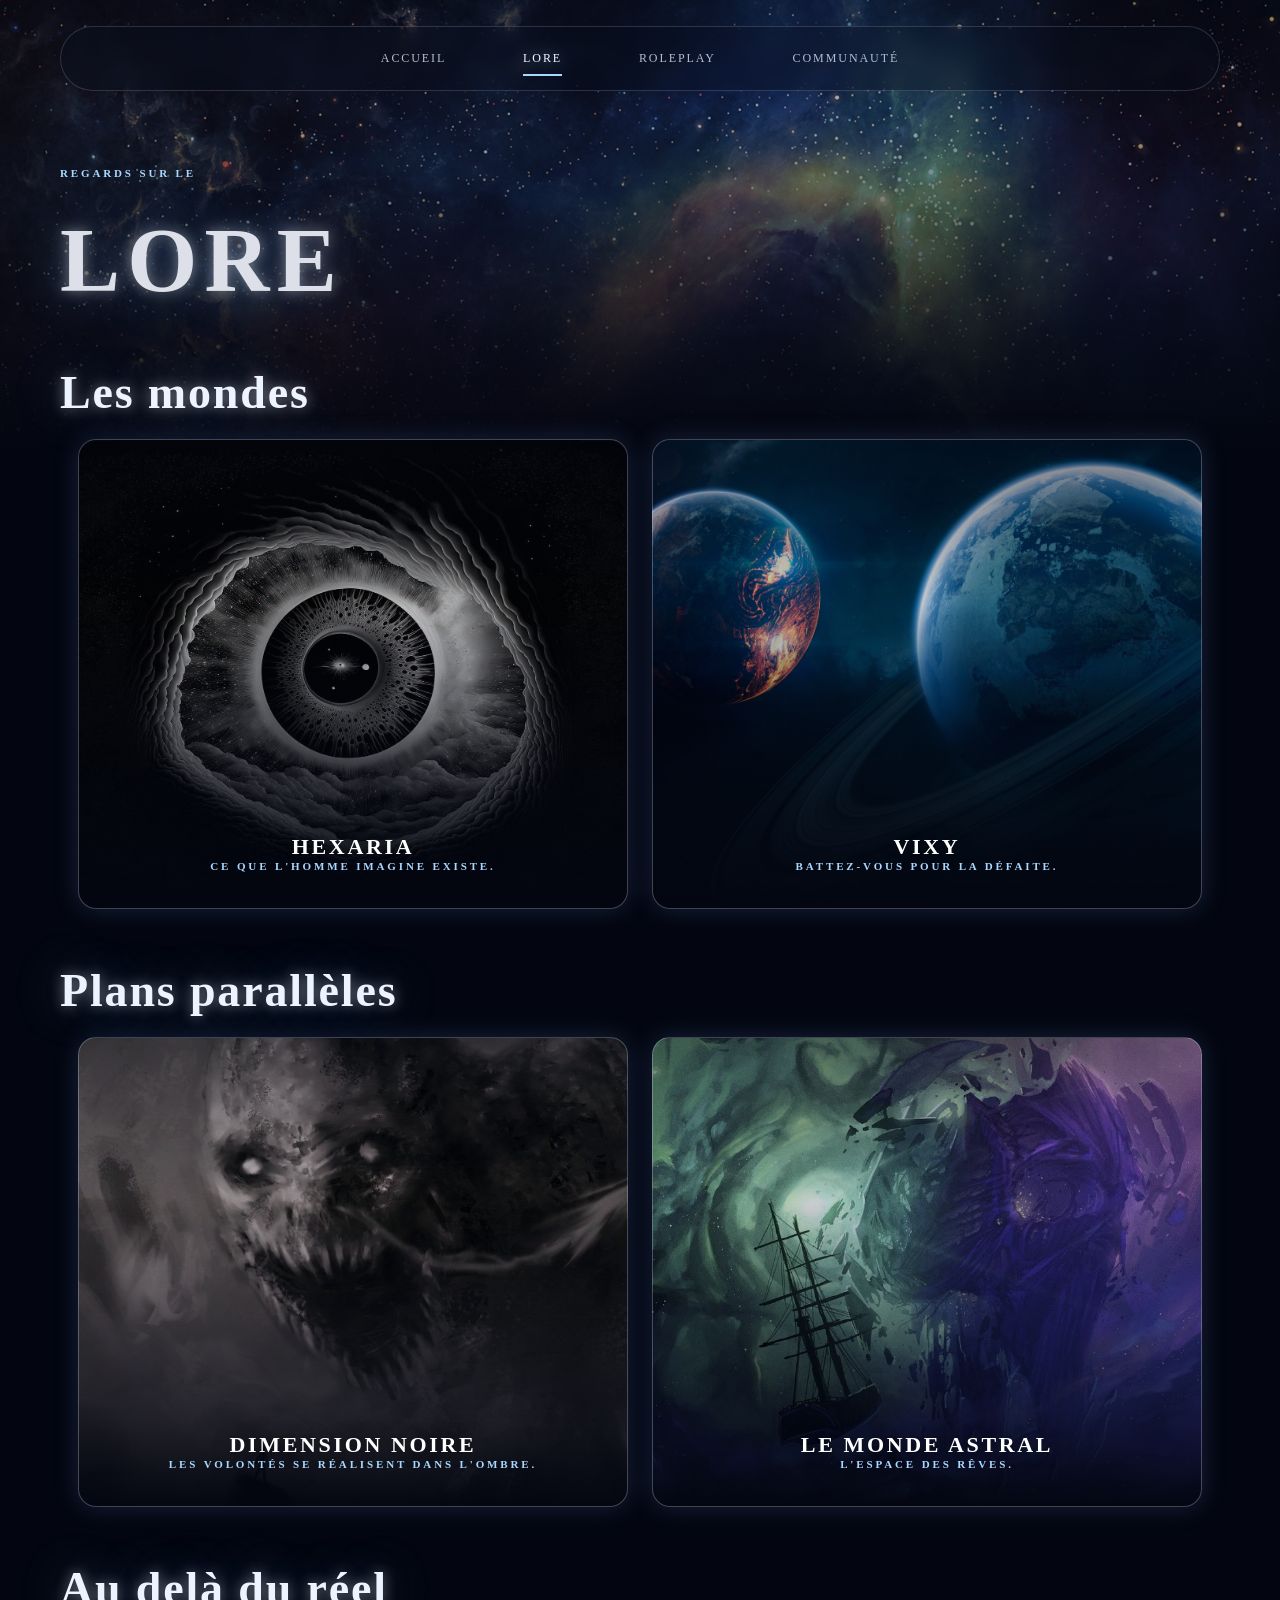
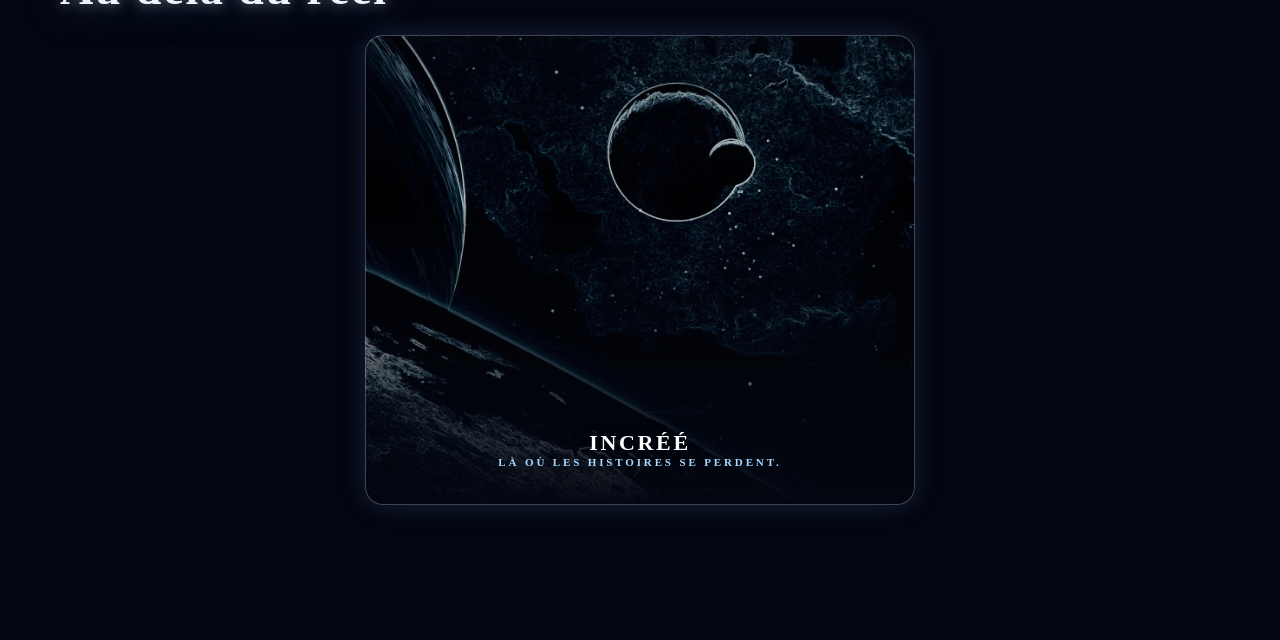
==== commit 748d233a: "dazda" ====
--- a/lore.html
+++ b/lore.html
@@ -39,7 +39,7 @@
                 <div class="lore-cards">
                     <a class="card dark-world-card" href="dark-world.html" target="_blank" rel="noopener noreferrer" aria-label="Ouvrir le Monde Sombre">
                         <span class="card-label">Dimension noire</span>
-                        <p class="lore-kicker">Les rêves se réalisent dans l'ombre.</p>
+                        <p class="lore-kicker">Les volontés se réalisent dans l'ombre.</p>
                     </a>
                     <a class="card astral-world-card" href="astral-world.html" target="_blank" rel="noopener noreferrer" aria-label="Ouvrir le Monde Astral">
                         <span class="card-label">Le Monde Astral</span>
--- a/style.css
+++ b/style.css
@@ -469,6 +469,7 @@
 	box-shadow: 0 0 26px rgba(125, 164, 255, 0.18);
 	text-decoration: none;
 	transition: transform 220ms ease, box-shadow 220ms ease, border-color 220ms ease;
+	margin-bottom: 55px;
 }
 
 .hexaria-card {
@@ -540,4 +541,136 @@
     flex-wrap: wrap;
 }
 
-/* Boutons */
+/* =========================
+   PAGE VIXY
+   ========================= */
+
+.vixy-page {
+	min-height: 100vh;
+	padding-bottom: 80px;
+	background:
+		linear-gradient(
+		90deg, 
+		rgba(5, 9, 18, 0.86) 0%, 
+		rgba(5, 9, 18, 0.7) 30%, 
+		rgba(5, 9, 18, 0.86) 100%),
+		url('vixy.jpg') center / cover no-repeat fixed;
+	color: var(--ink);
+	font-family: "Segoe UI", Tahoma, sans-serif;
+}
+
+.vixy-shell {
+	width: min(1180px, calc(100% - 64px));
+	margin: 42px auto 0;
+	display: grid;
+	grid-template-columns: 220px minmax(0, 1fr);
+	gap: 28px;
+	align-items: start;
+}
+
+.side-menu {
+	position: sticky;
+	top: 32px;
+	display: flex;
+	flex-direction: column;
+	gap: 10px;
+	padding: 18px 16px;
+	border: 1px solid rgba(218, 231, 255, 0.18);
+	border-radius: 18px;
+	background: rgba(8, 12, 22, 0.6);
+	backdrop-filter: blur(8px);
+	box-shadow: 0 0 24px rgba(101, 137, 255, 0.12);
+}
+
+.side-menu a {
+	padding: 12px 14px;
+	border-radius: 12px;
+	color: #ccd7ee;
+	font-size: 0.82rem;
+	letter-spacing: 0.14em;
+	text-transform: uppercase;
+	text-decoration: none;
+	transition: 180ms ease;
+}
+
+.side-menu a:hover,
+.side-menu a:focus-visible,
+.side-menu a.current {
+	background: rgba(132, 179, 255, 0.12);
+	color: #f4f7ff;
+	box-shadow: inset 0 0 0 1px rgba(169, 216, 255, 0.24);
+}
+
+.vixy-content {
+	padding: 32px clamp(20px, 4vw, 46px) 28px;
+	border: 1px solid rgba(218, 231, 255, 0.16);
+	border-radius: 24px;
+	background: rgba(7, 10, 19, 0.62);
+	backdrop-filter: blur(10px);
+	box-shadow: 0 18px 42px rgba(0, 0, 0, 0.26);
+}
+
+.eyebrow {
+	margin: 0 0 16px;
+	color: #a9d8ff;
+	font-size: 11px;
+	font-weight: 700;
+	letter-spacing: 0.24em;
+	text-transform: uppercase;
+}
+
+.vixy-content h1 {
+	margin: 0;
+	font-family: Georgia, 'Times New Roman', serif;
+	font-size: clamp(44px, 8vw, 92px);
+	line-height: 0.9;
+	letter-spacing: 0.08em;
+	text-transform: uppercase;
+	text-shadow: 0 0 18px rgba(156, 214, 255, 0.28);
+}
+
+.intro {
+	margin: 18px 0 26px;
+	max-width: 540px;
+	color: #d5dced;
+	font-size: 1.12rem;
+	font-style: italic;
+}
+
+.vixy-article {
+	display: grid;
+	gap: 18px;
+	padding-top: 8px;
+	color: #ebf1ff;
+	font-size: 1.04rem;
+	line-height: 1.8;
+}
+
+.vixy-article p {
+	margin: 0;
+}
+
+.quote {
+	padding: 12px 18px;
+	border-left: 2px solid rgba(169, 216, 255, 0.7);
+	background: rgba(144, 176, 255, 0.06);
+	color: #dfe9ff;
+	font-size: 1.2rem;
+	font-style: italic;
+}
+
+@media (max-width: 820px) {
+	.vixy-shell {
+		grid-template-columns: 1fr;
+	}
+
+	.side-menu {
+		flex-direction: row;
+		flex-wrap: wrap;
+		justify-content: center;
+	}
+
+	.side-menu a {
+		padding: 10px 12px;
+	}
+}
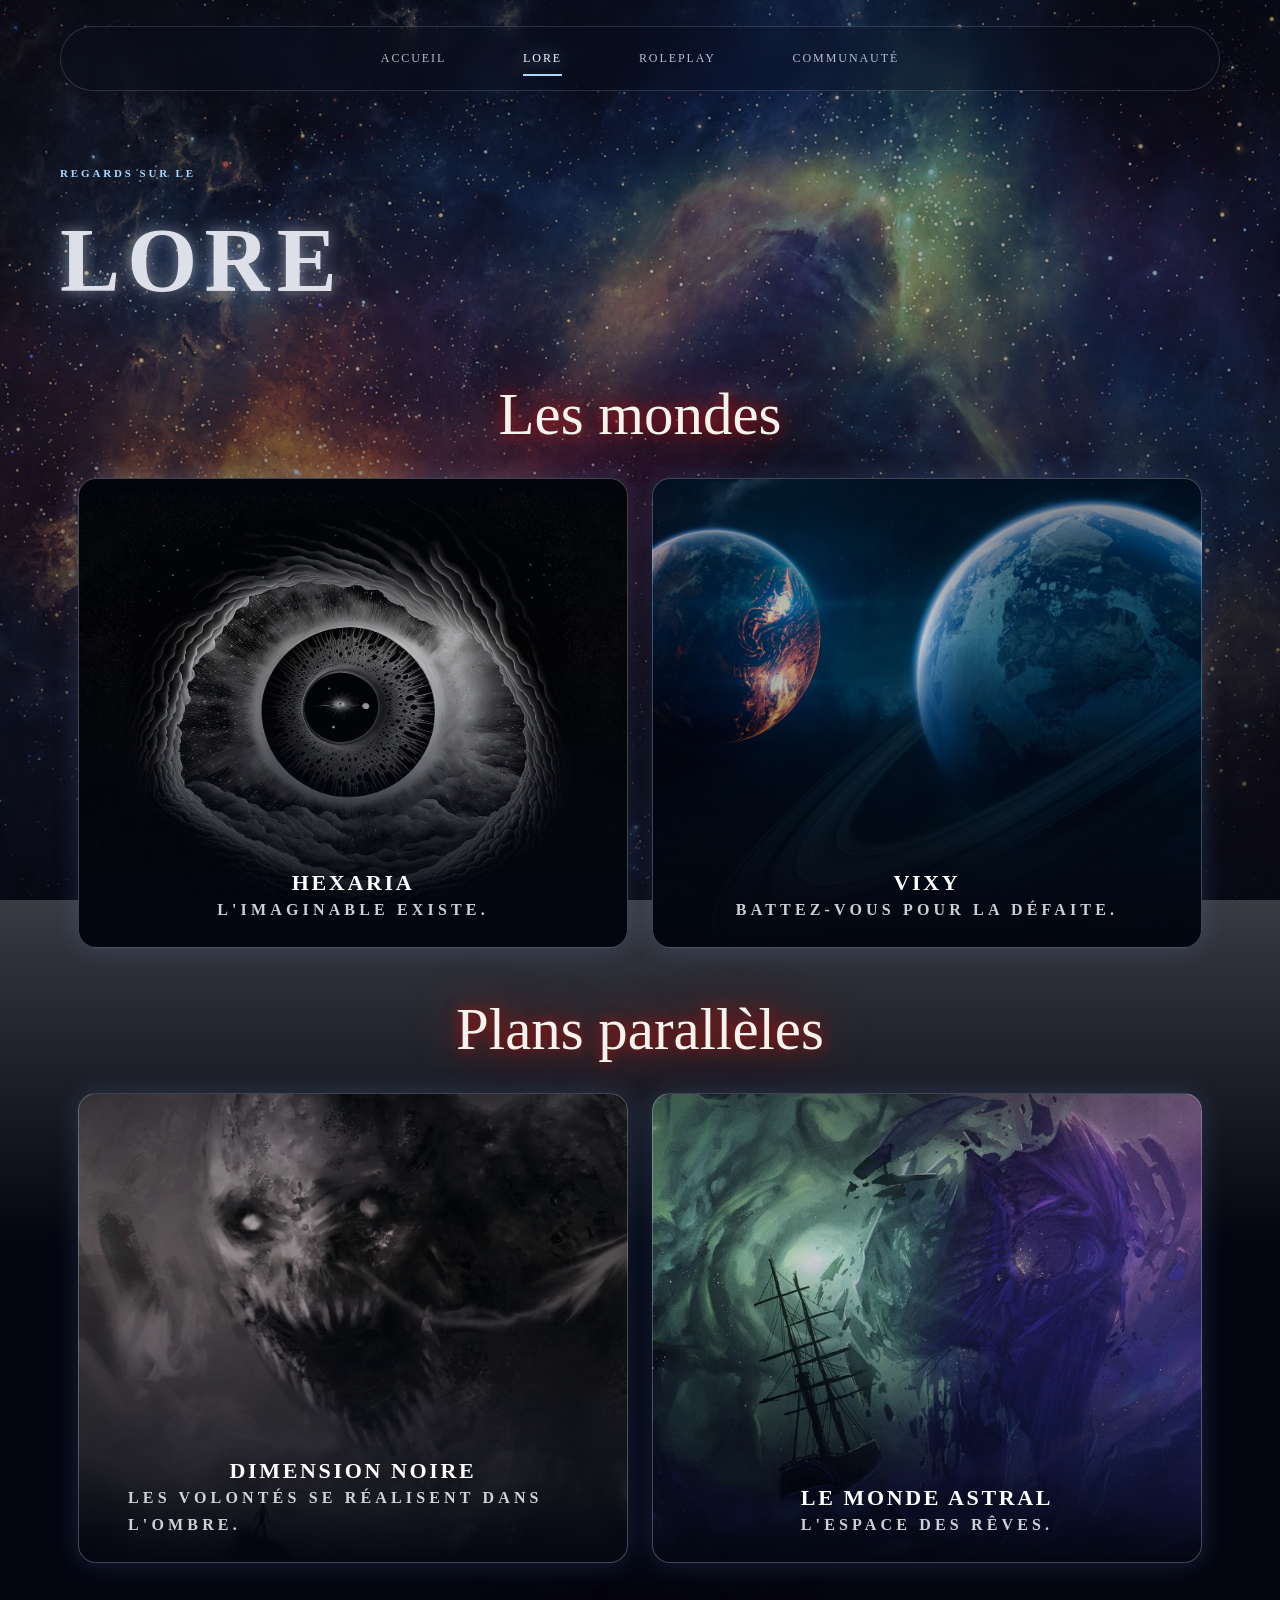
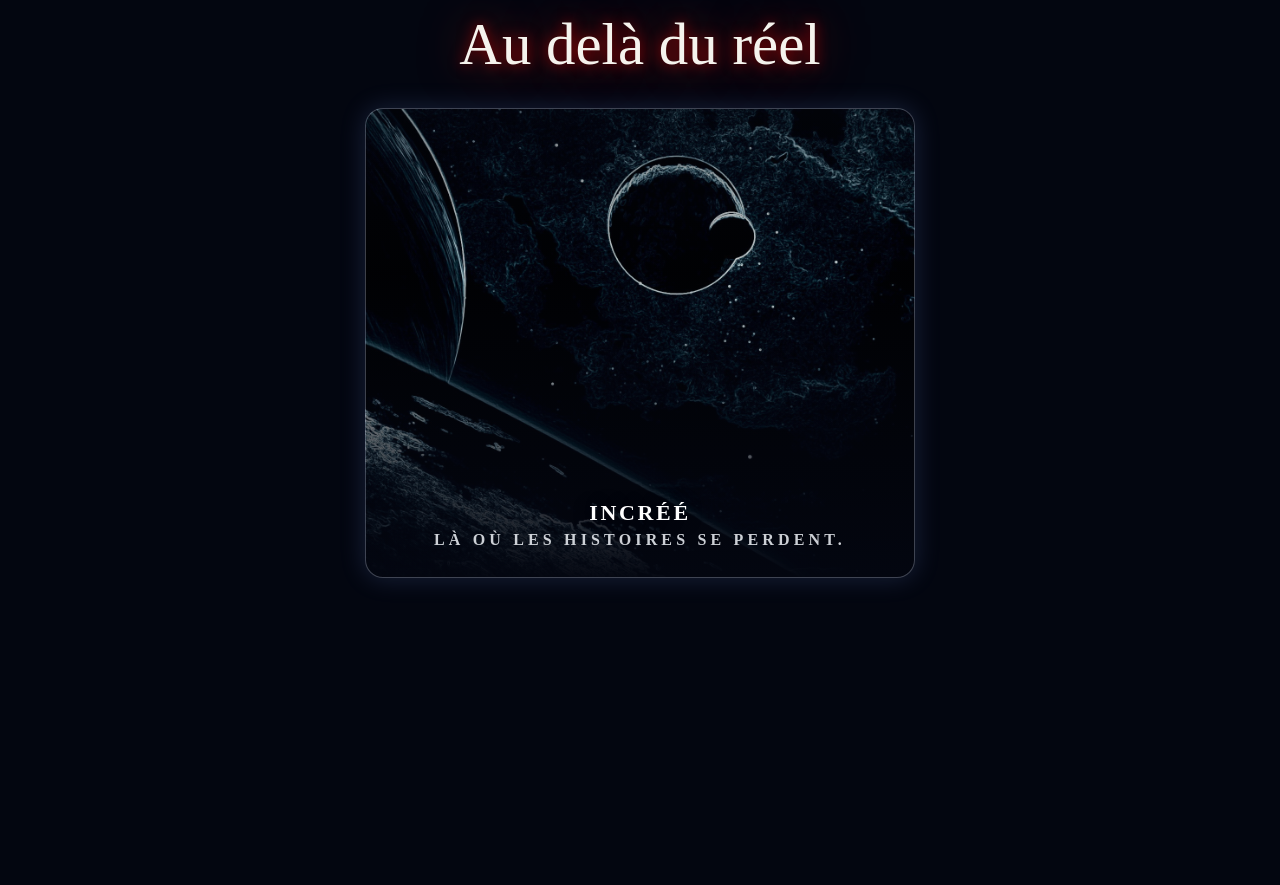
==== commit 6b8485fb: "Ouep" ====
--- a/lore.html
+++ b/lore.html
@@ -1,5 +1,6 @@
 <!DOCTYPE html>
 <html lang="fr">
+<link rel="icon" type="image/png" sizes="32x32" href="favicon_02.png">
 <head>
     <meta charset="UTF-8">
     <meta name="viewport" content="width=device-width, initial-scale=1.0">
@@ -17,43 +18,46 @@
                 <a href="communaute.html">Communauté</a>
             </nav>
         </div>
-
+    </header>
+    
+    </div class="lore-shell">
         <div class="lore-hero" aria-label="Bannière du lore">
             <div class="lore-hero-inner">
                 <p class="lore-kicker">Regards sur le</p>
                 <h1 class="lore-title">Lore</h1>
             </div>
+
             <main class="lore-content">
                 <h2 class="lore-section-title">Les mondes</h2>
                 <div class="lore-cards">
-                    <a class="card hexaria-card" href="hexaria.html" target="_blank" rel="noopener noreferrer" aria-label="Ouvrir Hexaria">
+                    <a class="card hexaria-card" href="hexaria.html" rel="noopener noreferrer" aria-label="Ouvrir Hexaria">
                         <span class="card-label">Hexaria</span>
-                        <p class="lore-kicker">Ce que l'homme imagine existe.</p>
+                        <p class="lore-kicker">L'imaginable existe.</p>
                     </a>
-                    <a class="card vixy-card" href="vixy.html" target="_blank" rel="noopener noreferrer" aria-label="Ouvrir Vixy">
+                    <a class="card vixy-card" href="vixy.html" rel="noopener noreferrer" aria-label="Ouvrir Vixy">
                         <span class="card-label">Vixy</span>
                         <p class="lore-kicker">Battez-vous pour la défaite.</p>
                     </a>
                 </div>
                 <h2 class="lore-section-title">Plans parallèles</h2>
                 <div class="lore-cards">
-                    <a class="card dark-world-card" href="dark-world.html" target="_blank" rel="noopener noreferrer" aria-label="Ouvrir le Monde Sombre">
+                    <a class="card dark-world-card" href="dark-world.html" rel="noopener noreferrer" aria-label="Ouvrir le Monde Sombre">
                         <span class="card-label">Dimension noire</span>
                         <p class="lore-kicker">Les volontés se réalisent dans l'ombre.</p>
                     </a>
-                    <a class="card astral-world-card" href="astral-world.html" target="_blank" rel="noopener noreferrer" aria-label="Ouvrir le Monde Astral">
+                    <a class="card astral-world-card" href="astral-world.html" rel="noopener noreferrer" aria-label="Ouvrir le Monde Astral">
                         <span class="card-label">Le Monde Astral</span>
                         <p class="lore-kicker">L'espace des rêves.</p>
                     </a>
                 </div>
                 <h2 class="lore-section-title">Au delà du réel</h2>
                 <div class="lore-cards">
-                    <a class="card incréé-card" href="incréé.html" target="_blank" rel="noopener noreferrer" aria-label="Ouvrir le Monde Oublié">
+                    <a class="card incréé-card" href="incréé.html" rel="noopener noreferrer" aria-label="Ouvrir le Monde Oublié">
                         <span class="card-label">Incréé</span>
                         <p class="lore-kicker">Là où les histoires se perdent.</p>
                     </a>
             </main>
         </div>
-    </header>
+    </div>
 </body>
 </html>
--- a/style.css
+++ b/style.css
@@ -25,7 +25,7 @@
 }
 
 /* =========================
-   NAVIGATION GLOBALE - début
+   NAVIGATION GLOBALE
    ========================= */
 
 /* Bloc du header partagé : position du menu sur toutes les pages */
@@ -91,22 +91,55 @@
 	transform: scaleX(1);
 }
 
-@media (max-width: 700px) {
-	.main-menu {
-		padding: 14px 12px;
-		gap: 0;
-		justify-content: space-around;
-	}
-
-	.main-menu a {
-		font-size: 9px;
-		letter-spacing: 0.08em;
-	}
-}
-
-/* =========================
-   NAVIGATION GLOBALE - fin
-   ========================= */
+/* =========================
+   CARTES CARREES
+   ========================= */
+
+.card {
+	display: flex;
+	flex-direction: column;
+	align-items: center;
+	justify-content: flex-end;
+	width: min(42vw, 500px);
+	height: clamp(260px, 36vw, 420px);
+	padding: 24px;
+	border: 1px solid rgba(218, 231, 255, 0.28);
+	border-radius: 18px;
+	box-shadow: 0 0 26px rgba(125, 164, 255, 0.18);
+	text-decoration: none;
+	transition: transform 220ms ease, box-shadow 220ms ease, border-color 220ms ease;
+	margin-bottom: 55px;
+}
+
+/* =========================
+   CARTES TERRITOIRRES
+   ========================= */
+
+.territoire-card {
+	display: flex;
+	flex-direction: column;
+	align-items: center;
+	justify-content: flex-end;
+	width: min(28vw, 325px);
+	height: clamp(180px, 30vw, 280px);
+	padding: 24px;
+	border: 1px solid rgba(218, 231, 255, 0.28);
+	border-radius: 18px;
+	box-shadow: 0 0 26px rgba(125, 164, 255, 0.18);
+	text-decoration: none;
+	transition: transform 220ms ease, box-shadow 220ms ease, border-color 220ms ease;
+	margin: 15px;
+}
+
+.territoire-card:hover,
+.territoire-card:focus-visible,
+.card:hover,
+.card:focus-visible {
+	transform: translateY(-3px);
+	border-color: rgba(169, 216, 255, 0.7);
+	box-shadow: 0 0 28px rgba(125, 164, 255, 0.28);
+}
+
 
 /* Entètes spécifiques aux pages : page lore, page vixy, page système */
 .lore-header,
@@ -115,6 +148,87 @@
 	padding-top: 0;
 	background: transparent;
 }
+
+/* =========================
+   PANNEAUX DÉROULANTS
+   ========================= */
+
+.panel {
+	position: relative;
+	grid-column: 2;
+	min-width: 0;
+	margin-bottom: 20px;
+	border: 1px solid rgba(169, 216, 255, 0.3);
+	border-radius: 4px;
+	background: rgba(7, 14, 28, 0.8);
+	box-shadow: 0 18px 60px rgba(0, 0, 0, 0.3);
+	backdrop-filter: blur(10px);
+	overflow: hidden;
+}
+
+.panel:not(:last-child) {
+    margin-bottom: 40px;
+}
+
+.panel summary {
+	position: relative;
+	z-index: 1;
+	padding: 24px 28px;
+	color: #f4f7ff;
+	font-family: Georgia, 'Times New Roman', serif;
+	font-size: clamp(24px, 3vw, 34px);
+	font-weight: 700;
+	letter-spacing: 0.04em;
+	list-style: none;
+	cursor: pointer;
+}
+
+.panel summary::-webkit-details-marker {
+	display: none;
+}
+
+.panel summary::after {
+	content: '+';
+	float: right;
+	color: #a9d8ff;
+	font-family: 'Trebuchet MS', sans-serif;
+	font-size: 25px;
+	font-weight: 400;
+}
+
+.panel[open] summary::after {
+	content: '−';
+}
+
+.panel summary:hover,
+.panel summary:focus-visible {
+	text-shadow: 0 0 16px rgba(169, 216, 255, 0.75);
+}
+
+.panel-content {
+    position: relative;
+    z-index: 1;
+    max-height: 0;
+    overflow: hidden;
+    padding: 0 28px;
+    border-top: 1px solid rgba(218, 231, 255, 0.14);
+    opacity: 0;
+    transition: max-height 400ms ease, opacity 250ms ease, padding 400ms ease;
+}
+
+.panel[open] .panel-content {
+    opacity: 1;
+    padding: 0 28px 28px;
+}
+
+.panel-content p {
+	margin: 22px 0 0;
+	color: #d6deec;
+	font-family: Georgia, 'Times New Roman', serif;
+	font-size: 17px;
+	line-height: 1.8;
+}
+
 
 /* =========================
    PAGE D'ACCUEIL
@@ -334,71 +448,37 @@
   font-weight: 300;
 }
 
-/* Texte secondaire de la page d'accueil : style spÃ©cifique */
-@media (max-width: 700px) {
-	.site-outro {
-		width: min(100% - 32px, 1160px);
-		padding: 24px 20px;
-	}
-	.main-menu,
-	.hero,
-	.content-section {
-		width: min(100% - 32px, 1160px);
-	}
-
-	.hero {
-		padding-top: 80px;
-	}
-
-	.hero h1 {
-		font-size: clamp(47px, 15vw, 90px);
-		letter-spacing: 0.07em;
-	}
-
-	.portal-actions {
-		width: 100%;
-		flex-direction: column;
-	}
-
-	.portal-button {
-		width: 100%;
-		min-width: 0;
-	}
-}
-
 /* =========================
    PAGE LORE
    ========================= */
 
-   /* Hero de la page lore : fond galaxie + titre principal */
-.lore-header {
+.lore-page {
 	min-height: 100vh;
-	display: flex;
-	flex-direction: column;
-	overflow: visible;
+	padding-bottom: 80px;
 	background:
-		linear-gradient(
-			180deg,
-			rgba(3, 6, 16, 0.5) 0%,
-			rgba(3, 6, 16, 0.32) 12%,
-			rgba(3, 6, 16, 0.82) 38%,
-			rgba(3, 6, 16, 1) 50%,
-			rgba(3, 6, 16, 1) 100%
-		),
-		url('galaxy.jpg') center / cover no-repeat;
+        linear-gradient(
+            180deg,
+            rgba(3, 6, 16, 0.5) 0%,
+            rgba(3, 6, 16, 0.32) 12%,
+            rgba(3, 6, 16, 0.82) 38%,
+            rgba(3, 6, 16, 1) 50%,
+            rgba(3, 6, 16, 1) 100%
+        ),
+		url('galaxy.jpg') center / cover no-repeat fixed;
+
 }
 
 .lore-hero::after {
-	z-index: 0;
-	pointer-events: none;
-	background: radial-gradient(
-		circle at 50% 48%,
-		rgba(123, 184, 255, 0.15), 
-		transparent 31%), 
-		linear-gradient(90deg, rgba(2, 7, 17, 0.54), 
-		transparent 50%, 
-		rgba(2, 7, 17, 0.36)
-	);
+    z-index: 0;
+    pointer-events: none;
+    background: radial-gradient(
+        circle at 50% 48%,
+        rgba(123, 184, 255, 0.15), 
+        transparent 31%), 
+        linear-gradient(90deg, rgba(2, 7, 17, 0.54), 
+        transparent 50%, 
+        rgba(2, 7, 17, 0.36)
+    );
 }
 
 .lore-hero {
@@ -445,33 +525,19 @@
 }
 
 .lore-section-title {
-	margin: 0 0 20px;
-	color: #edf4ff;
+    display: flex;
+    justify-content: center;
+	padding: 0 0 24px;
+	color: #dde0e9;
 	font-family: Georgia, 'Times New Roman', serif;
 	font-size: clamp(28px, 4vw, 46px);
 	font-weight: 700;
 	letter-spacing: 0.04em;
-	text-shadow: 0 0 14px rgba(244, 247, 255, 0.45),
-                 0 0 48px rgba(128, 194, 255, 0.38);
-}
-
-/* Carte Hexaria : style spécifique */
-.card {
-	display: flex;
-	flex-direction: column;
-	align-items: center;
-	justify-content: flex-end;
-	width: min(42vw, 500px);
-	height: clamp(260px, 36vw, 420px);
-	padding: 24px;
-	border: 1px solid rgba(218, 231, 255, 0.28);
-	border-radius: 18px;
-	box-shadow: 0 0 26px rgba(125, 164, 255, 0.18);
-	text-decoration: none;
-	transition: transform 220ms ease, box-shadow 220ms ease, border-color 220ms ease;
-	margin-bottom: 55px;
-}
-
+	text-shadow: 0 0 14px rgba(255, 0, 0, 0.6),
+                 0 0 48px rgba(255, 60, 0, 0.6);
+}
+
+/* Carte Lore : style spécifique */
 .hexaria-card {
 	background: linear-gradient(
 		180deg, 
@@ -515,13 +581,6 @@
 		rgba(3, 6, 16, 0.2) 35%, 
 		rgba(3, 6, 16, 0.99) 100%), 
 		url('incréé.jpg') center / cover no-repeat;
-}
-
-.card:hover,
-.card:focus-visible {
-	transform: translateY(-3px);
-	border-color: rgba(169, 216, 255, 0.7);
-	box-shadow: 0 0 28px rgba(125, 164, 255, 0.28);
 }
 
 .card-label {
@@ -568,6 +627,8 @@
 	align-items: start;
 }
 
+
+/* menu vertical - Vixy */
 .side-menu {
 	position: sticky;
 	top: 32px;
@@ -601,6 +662,7 @@
 	box-shadow: inset 0 0 0 1px rgba(169, 216, 255, 0.24);
 }
 
+/* style paragraphe et titre de la page vixy */
 .vixy-content {
 	padding: 32px clamp(20px, 4vw, 46px) 28px;
 	border: 1px solid rgba(218, 231, 255, 0.16);
@@ -622,7 +684,7 @@
 .vixy-content h1 {
 	margin: 0;
 	font-family: Georgia, 'Times New Roman', serif;
-	font-size: clamp(44px, 8vw, 92px);
+	font-size: clamp(40px,7vw, 70px);
 	line-height: 0.9;
 	letter-spacing: 0.08em;
 	text-transform: uppercase;
@@ -650,27 +712,414 @@
 	margin: 0;
 }
 
-.quote {
-	padding: 12px 18px;
-	border-left: 2px solid rgba(169, 216, 255, 0.7);
-	background: rgba(144, 176, 255, 0.06);
-	color: #dfe9ff;
-	font-size: 1.2rem;
-	font-style: italic;
-}
-
-@media (max-width: 820px) {
-	.vixy-shell {
-		grid-template-columns: 1fr;
-	}
-
-	.side-menu {
-		flex-direction: row;
-		flex-wrap: wrap;
-		justify-content: center;
-	}
-
-	.side-menu a {
-		padding: 10px 12px;
-	}
+/* =========================
+   PAGE SYSTEME
+   ========================= */
+
+.myrr-panel::before {
+	content: '';
+	position: absolute;
+	right: 0;
+	top: 0;
+	width: 230px;
+	height: 190px;
+	background: linear-gradient(
+		135deg, 
+		rgba(5, 9, 18, 0.05), 
+		rgba(5, 9, 18, 0.92) 78%), 
+		url('myrr.jpg') center / cover no-repeat;
+	opacity: 0;
+	pointer-events: none;
+	transition: opacity 300ms ease;
+	mask-image: radial-gradient(ellipse at top right, black 0%, transparent 72%);
+}
+
+.myrr-panel:hover::before,
+.myrr-panel[open]::before {
+	opacity: 0.8;
+}
+
+.armement-panel::before {
+	content: '';
+	position: absolute;
+	right: 0;
+	top: 0;
+	width: 230px;
+	height: 190px;
+	background: linear-gradient(
+		135deg,
+		rgba(5, 9, 18, 0.05), 
+		rgba(5, 9, 18, 0.92) 78%), 
+		url('armement.jpg') center / cover no-repeat;
+	opacity: 0;
+	pointer-events: none;
+	transition: opacity 300ms ease;
+	mask-image: radial-gradient(ellipse at top right, black 0%, transparent 72%);
+}
+
+.armement-panel:hover::before,
+.armement-panel[open]::before {
+	opacity: 0.8;
+}
+
+.nexora-card {
+	background: linear-gradient(
+		180deg, 
+		rgba(3, 6, 16, 0.5), 
+		rgba(3, 6, 16, 0.2) 35%, 
+		rgba(3, 6, 16, 0.99) 100%), 
+		url('nexora.jpg') center / cover no-repeat;
+}
+
+.peak-card {
+	background: linear-gradient(
+		180deg, 
+		rgba(3, 6, 16, 0.5), 
+		rgba(3, 6, 16, 0.2) 35%, 
+		rgba(3, 6, 16, 0.99) 100%), 
+		url('peaks.jpg') center / cover no-repeat;
+}
+
+.traagh-card {
+	background: linear-gradient(
+		180deg, 
+		rgba(3, 6, 16, 0.5), 
+		rgba(3, 6, 16, 0.2) 35%, 
+		rgba(3, 6, 16, 0.99) 100%), 
+		url('traagh.jpg') center / cover no-repeat;
+}
+
+.corrin-card {
+	background: linear-gradient(
+		180deg, 
+		rgba(3, 6, 16, 0.5), 
+		rgba(3, 6, 16, 0.2) 35%, 
+		rgba(3, 6, 16, 0.99) 100%), 
+		url('corrin.jpg') center / cover no-repeat;
+}
+
+.djalaba-card {
+	background: linear-gradient(
+		180deg, 
+		rgba(3, 6, 16, 0.5), 
+		rgba(3, 6, 16, 0.2) 35%, 
+		rgba(3, 6, 16, 0.99) 100%), 
+		url('djalaba.jpg') center / cover no-repeat;
+}
+
+/* =========================
+   CARROUSEL LORE
+   ========================= */
+
+.lore-carousel {
+	--atlas-line: rgba(223, 234, 255, 0.2);
+	width: min(100%, 1060px);
+	margin: 44px auto 10px;
+	padding: 0;
+	border: 0;
+	background: transparent;
+	box-shadow: none;
+	backdrop-filter: none;
+}
+
+.lore-carousel-heading {
+	display: flex;
+	align-items: center;
+	justify-content: space-between;
+	margin: 0 2px 14px;
+	color: #d8e3f2;
+	font-size: 10px;
+	font-weight: 700;
+	letter-spacing: 0.2em;
+	text-transform: uppercase;
+}
+
+.lore-atlas-label::before {
+	content: '';
+	display: inline-block;
+	width: 18px;
+	height: 1px;
+	margin: 0 10px 3px 0;
+	background: #f0c98b;
+}
+
+.lore-live {
+	display: inline-flex;
+	align-items: center;
+	gap: 8px;
+	color: #aebbd0;
+	font-size: 9px;
+	letter-spacing: 0.12em;
+}
+
+.lore-live span {
+	width: 6px;
+	height: 6px;
+	border-radius: 50%;
+	background: #b7e3c2;
+	box-shadow: 0 0 12px rgba(183, 227, 194, 0.75);
+}
+
+/* =========================
+   CARTE
+   ========================= */
+
+.lore-card {
+	position: relative;
+	display: flex;
+	min-height: 470px;
+	overflow: hidden;
+	border: 1px solid rgba(223, 234, 255, 0.28);
+	border-radius: 3px;
+	background: #080b11;
+	isolation: isolate;
+}
+
+
+/* =========================
+   IMAGE CARROUsEL
+   ========================= */
+
+.lore-image {
+	position: absolute;
+	inset: 0;
+	min-width: 0;
+	min-height: 0;
+	overflow: hidden;
+	z-index: -1;
+}
+
+.lore-image img {
+	width: 100%;
+	height: 100%;
+	display: block;
+	object-fit: cover;
+	object-position: center 46%;
+	transform: scale(1.015);
+	transition: opacity 0.35s ease, transform 8s ease;
+}
+
+.lore-image::after {
+	content: '';
+	position: absolute;
+	inset: 0;
+	background:
+		linear-gradient(90deg, rgba(4, 8, 15, 0.86) 0%, rgba(4, 8, 15, 0.48) 42%, rgba(4, 8, 15, 0.06) 100%),
+		linear-gradient(0deg, rgba(4, 8, 15, 0.68), transparent 42%);
+}
+
+.lore-image img.is-changing {
+	opacity: 0.22;
+	transform: scale(1.06);
+}
+
+
+/* =========================
+   TEXTE CARROUSEL
+   ========================= */
+
+.lore-content {
+	position: relative;
+	z-index: 1;
+	left: auto;
+	align-self: flex-end;
+	flex: 1;
+	display: flex;
+	flex-direction: column;
+	justify-content: flex-end;
+	min-width: 0;
+	width: auto;
+	transform: none;
+	margin: 0;
+	padding: 46px clamp(26px, 5vw, 64px) 52px;
+}
+
+.lore-index {
+	margin: 0 0 17px;
+	color: #f0c98b;
+	font-size: 10px;
+	font-weight: 700;
+	letter-spacing: 0.18em;
+	text-transform: uppercase;
+}
+
+.lore-content p.lore-index {
+	max-width: none;
+	margin-bottom: 17px;
+	color: #f0c98b;
+	font-size: 10px;
+	line-height: 1.4;
+}
+
+.lore-index span,
+.lore-navigation #lore-counter span {
+	color: rgba(226, 235, 248, 0.52);
+}
+
+.lore-content h2 {
+	margin: 0 0 12px;
+	color: #f5f3ed;
+	font-family: Georgia, 'Times New Roman', serif;
+	font-size: clamp(2.1rem, 4.6vw, 5.4rem);
+	font-weight: 500;
+	line-height: 0.92;
+	letter-spacing: 0;
+}
+
+.lore-content p {
+	max-width: 450px;
+	margin: 0;
+	color: rgba(240, 243, 248, 0.85);
+	line-height: 1.7;
+	font-size: 1rem;
+}
+
+.lore-content .lore-origin {
+	margin-top: 26px;
+	color: rgba(226, 235, 248, 0.62);
+	font-size: 9px;
+	font-weight: 600;
+	letter-spacing: 0.17em;
+	text-transform: uppercase;
+}
+
+.lore-coordinate {
+	position: absolute;
+	top: 24px;
+	right: 26px;
+	color: rgba(245, 243, 237, 0.78);
+	font-size: 10px;
+	font-variant-numeric: tabular-nums;
+	letter-spacing: 0.16em;
+}
+
+
+/* =========================
+   CARROUSEL NAVIGATION
+   ========================= */
+
+.lore-navigation {
+	display: grid;
+	grid-template-columns: minmax(50px, 1fr) auto auto;
+	align-items: center;
+	gap: 18px;
+	margin: 0;
+	padding: 13px 2px 18px;
+}
+
+.lore-progress {
+	height: 1px;
+	background: rgba(223, 234, 255, 0.2);
+}
+
+.lore-progress span {
+	display: block;
+	width: 20%;
+	height: 100%;
+	background: #f0c98b;
+	transition: width 300ms ease;
+}
+
+.lore-arrows {
+	display: flex;
+	gap: 7px;
+}
+
+.lore-navigation button {
+	width: 36px;
+	height: 36px;
+	border: 1px solid var(--atlas-line);
+	border-radius: 2px;
+	background: rgba(9, 16, 32, 0.35);
+	color: #f4f0e8;
+	font-size: 17px;
+	line-height: 1;
+	cursor: pointer;
+	transition: background 0.2s ease, border-color 0.2s ease, transform 0.2s ease;
+}
+
+.lore-navigation button:hover,
+.lore-navigation button:focus-visible {
+	background: rgba(240, 201, 139, 0.13);
+	border-color: #f0c98b;
+	transform: translateY(-2px);
+}
+
+#lore-counter {
+	min-width: 60px;
+	text-align: right;
+	color: #f4f0e8;
+	font-size: 0.78rem;
+	font-weight: 700;
+	font-variant-numeric: tabular-nums;
+}
+
+.lore-thumbnails {
+	display: grid;
+	grid-template-columns: repeat(5, minmax(0, 1fr));
+	gap: 8px;
+}
+
+.lore-thumbnail {
+	position: relative;
+	min-width: 0;
+	height: 76px;
+	overflow: hidden;
+	padding: 0;
+	border: 1px solid rgba(223, 234, 255, 0.18);
+	border-radius: 2px;
+	background: #101722;
+	color: #fff;
+	cursor: pointer;
+	text-align: left;
+}
+
+.lore-thumbnail::after {
+	content: '';
+	position: absolute;
+	inset: 0;
+	background: linear-gradient(0deg, rgba(4, 8, 15, 0.8), rgba(4, 8, 15, 0.05));
+	transition: background 180ms ease;
+}
+
+.lore-thumbnail img {
+	width: 100%;
+	height: 100%;
+	display: block;
+	object-fit: cover;
+	filter: saturate(0.65);
+	transition: transform 250ms ease, filter 250ms ease;
+}
+
+.lore-thumbnail span {
+	position: absolute;
+	z-index: 1;
+	right: 10px;
+	bottom: 9px;
+	left: 10px;
+	overflow: hidden;
+	font-size: 10px;
+	font-weight: 700;
+	letter-spacing: 0.08em;
+	text-overflow: ellipsis;
+	white-space: nowrap;
+}
+
+.lore-thumbnail:hover img,
+.lore-thumbnail.is-current img {
+	filter: saturate(1);
+	transform: scale(1.07);
+}
+
+.lore-thumbnail.is-current {
+	border-color: #f0c98b;
+}
+
+.lore-thumbnail.is-current::after {
+	background: linear-gradient(0deg, rgba(4, 8, 15, 0.75), rgba(4, 8, 15, 0.02));
+}
+
+.lore-thumbnail:focus-visible {
+	outline: 2px solid #f0c98b;
+	outline-offset: 3px;
 }
